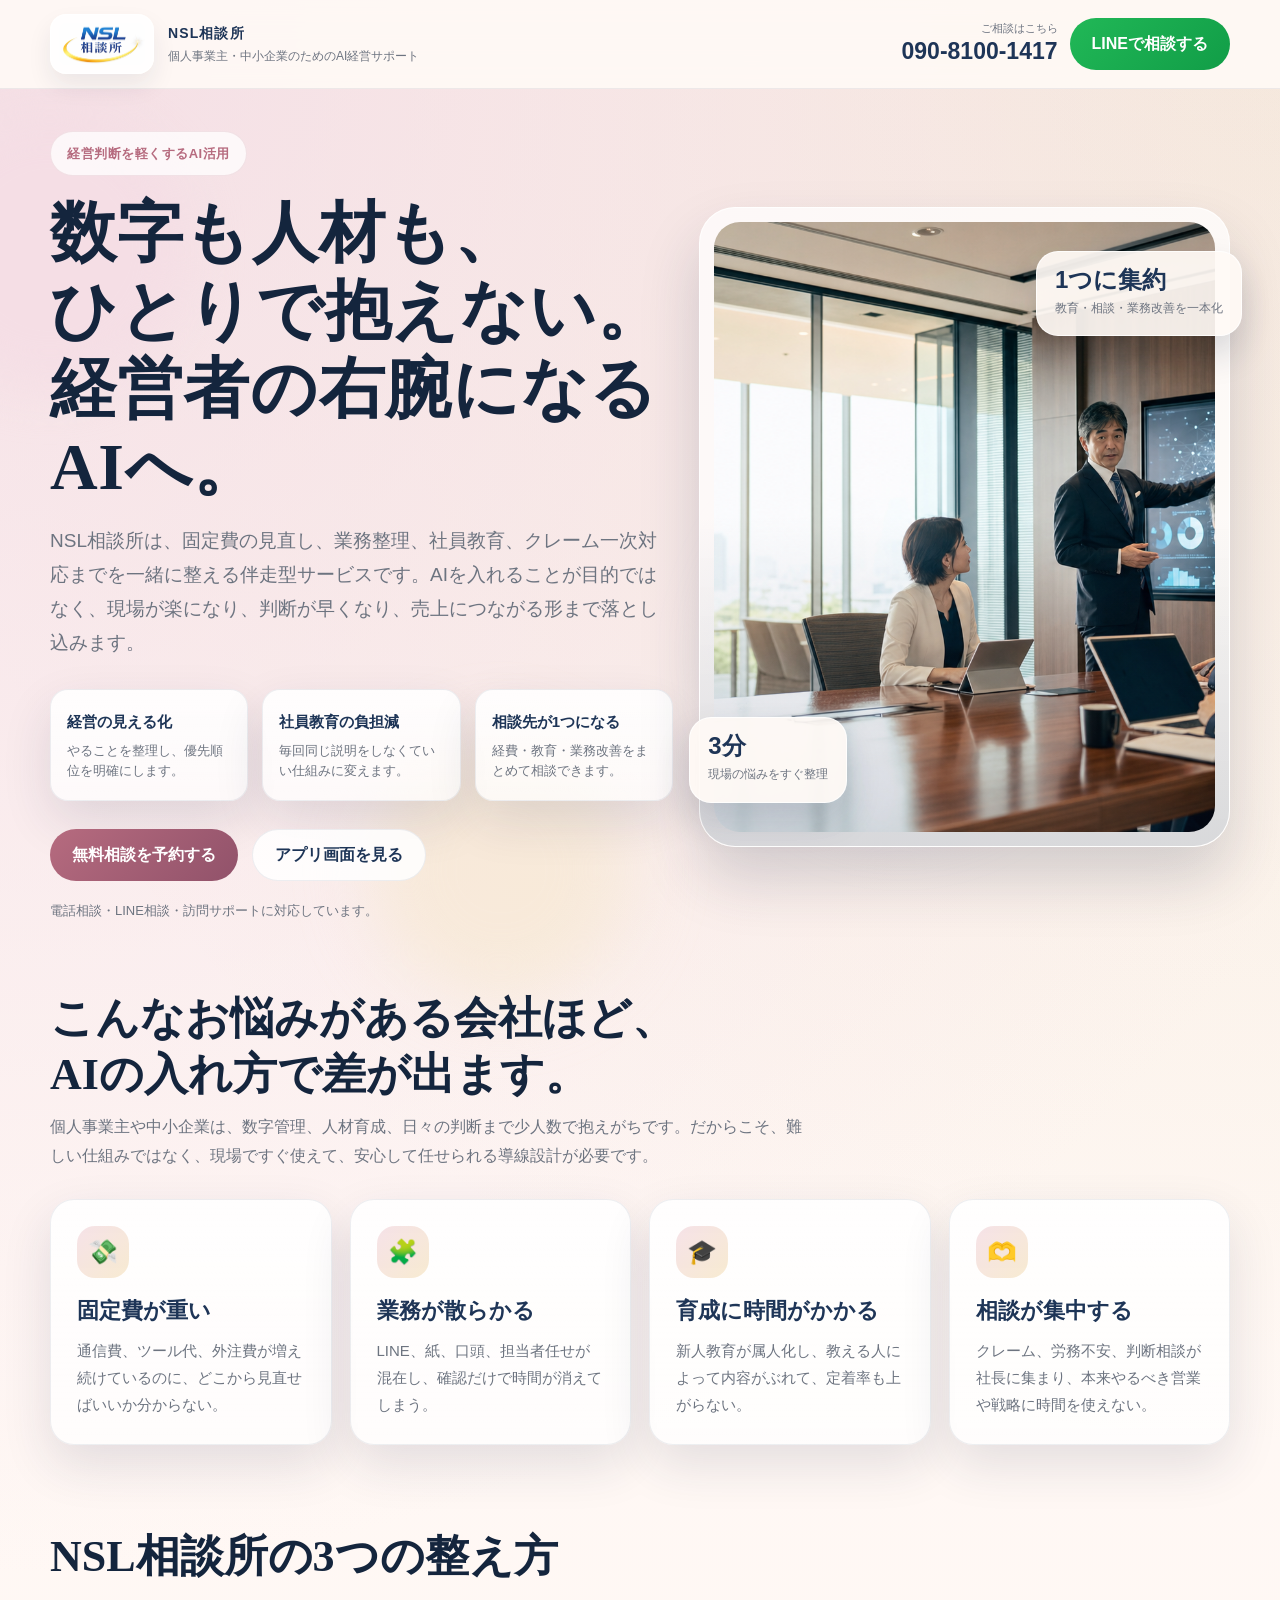
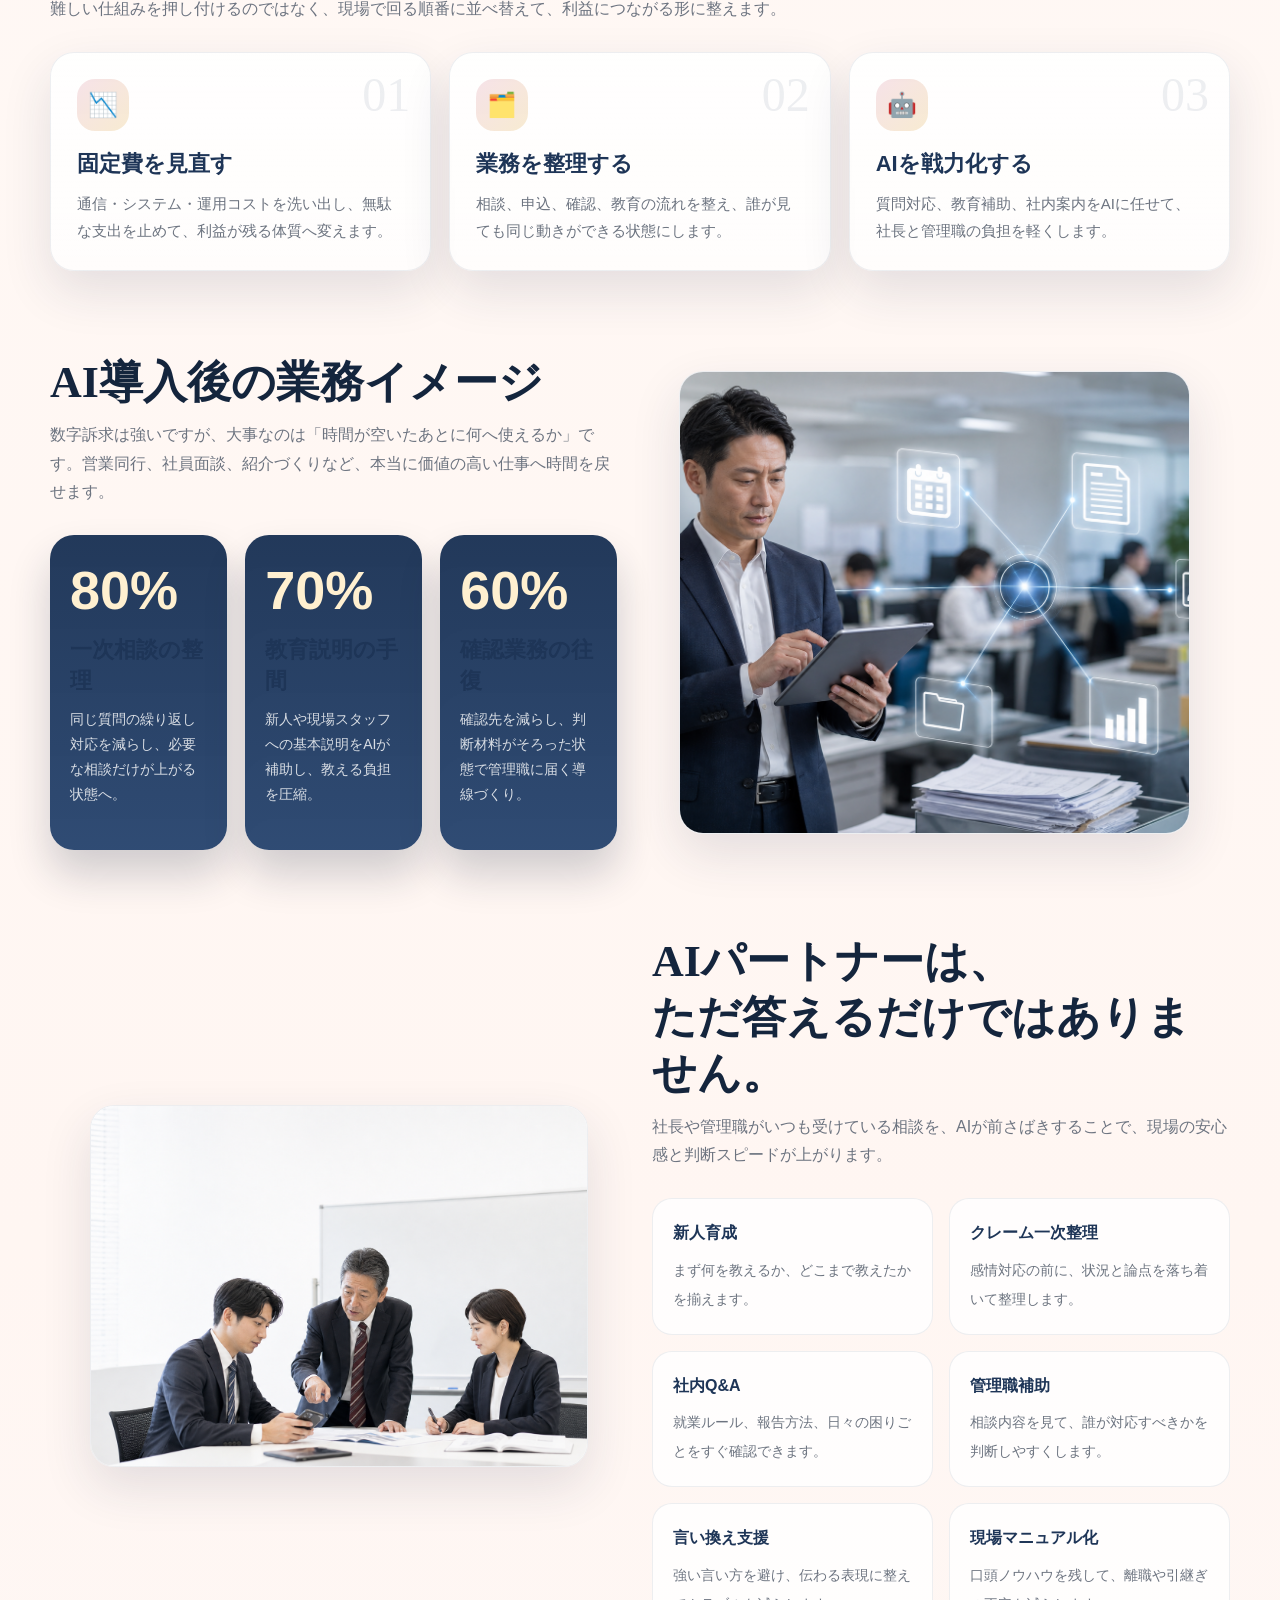
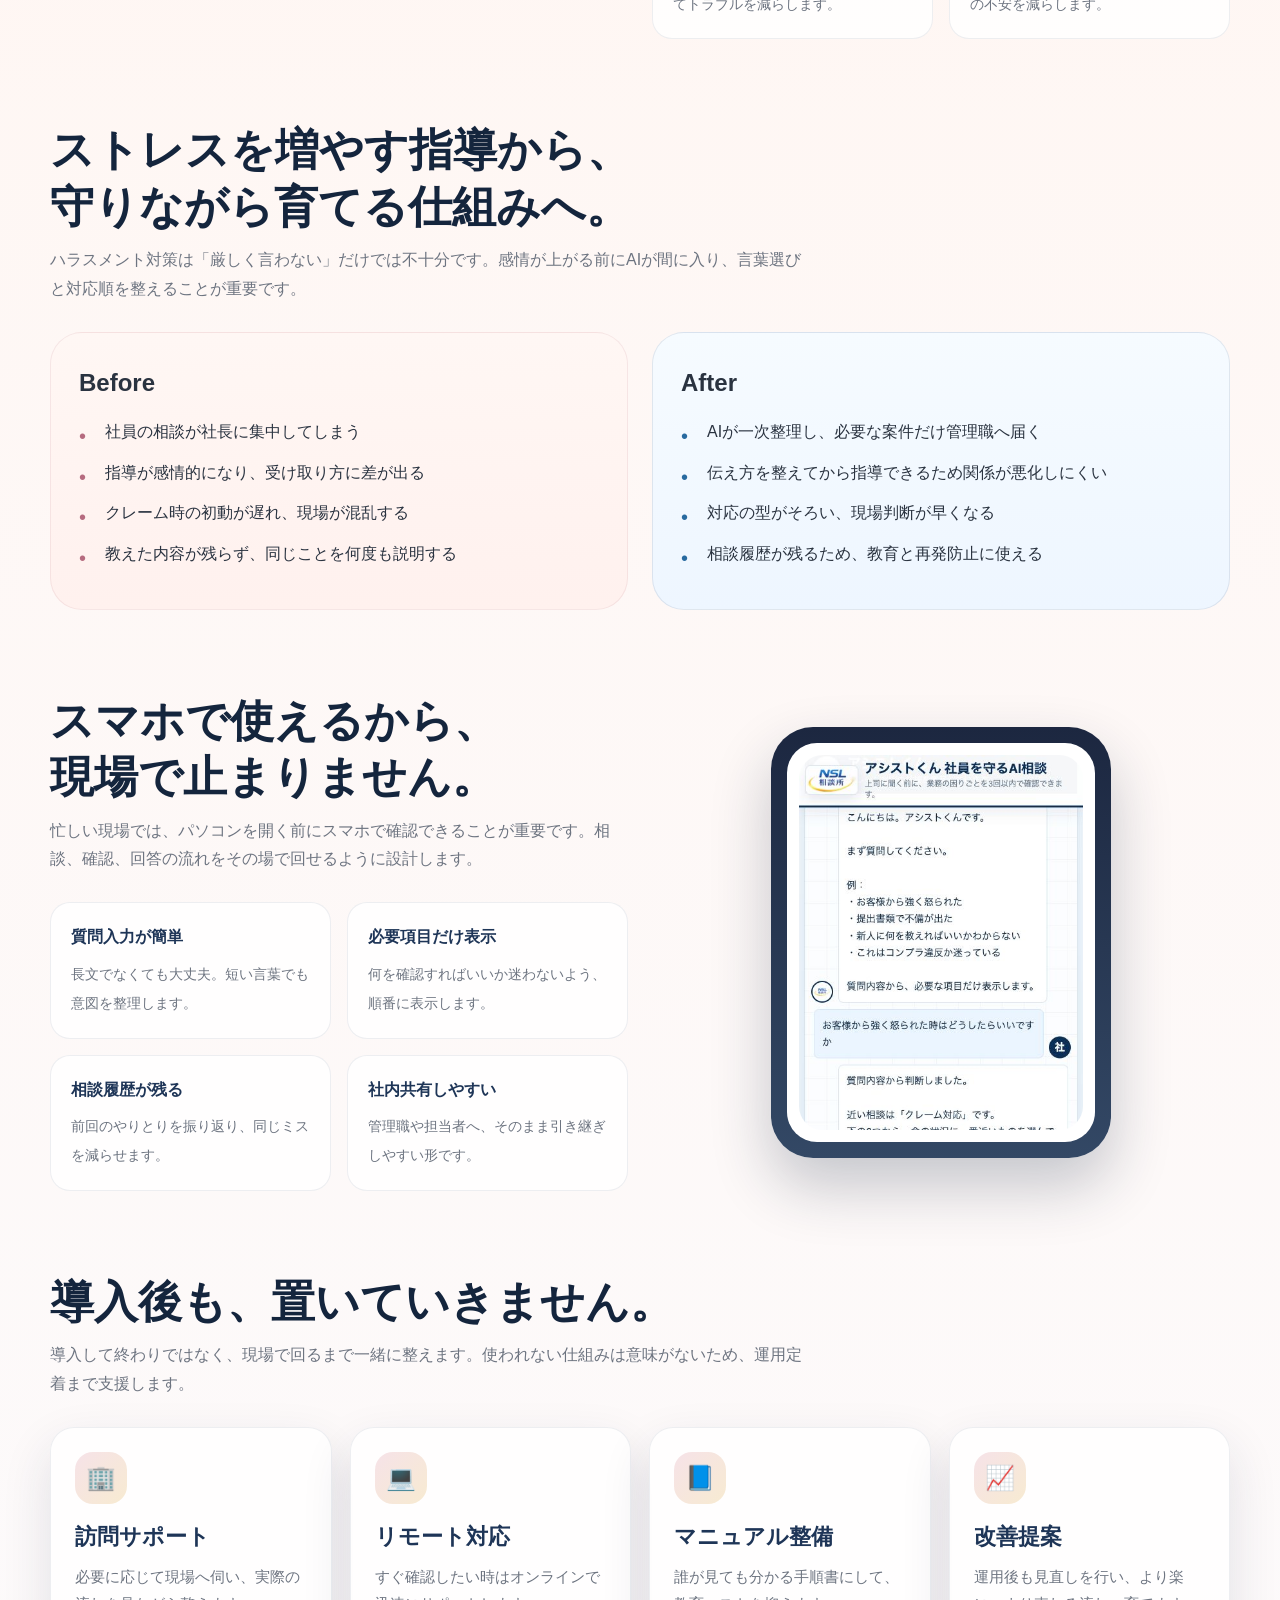
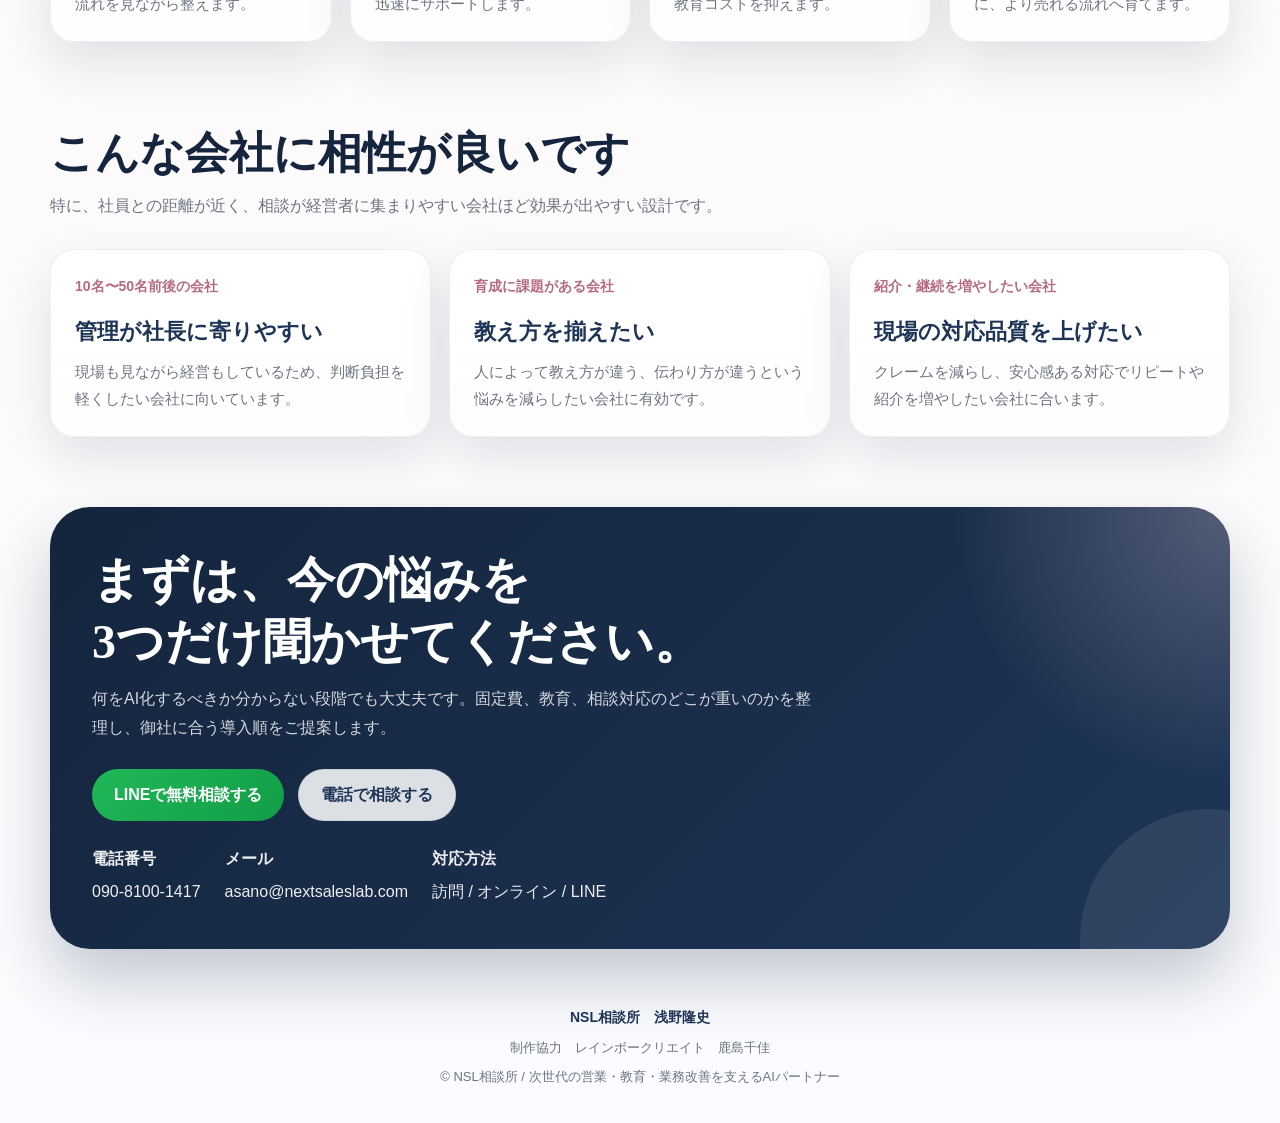
==== docs/index.html @ dc82a7a7 "Prepare LP for GitHub Pages publishing" ====
<!DOCTYPE html>
<html lang="ja">
<head>
<meta charset="UTF-8">
<meta name="viewport" content="width=device-width, initial-scale=1.0, viewport-fit=cover">
<meta name="theme-color" content="#1e3557">
<title>NSL相談所 | 個人事業主・中小企業のためのAI経営サポート</title>
<style>
:root {
  --navy: #1e3557;
  --navy-deep: #14253d;
  --rose: #b66b7f;
  --rose-soft: #f4dde4;
  --champagne: #f7efe7;
  --gold: #c7a15a;
  --gold-soft: #f6e7c9;
  --ivory: #fffaf6;
  --paper: rgba(255, 255, 255, 0.8);
  --text: #2a3340;
  --muted: #6d7480;
  --line: rgba(30, 53, 87, 0.12);
  --shadow: 0 20px 50px rgba(31, 44, 71, 0.12);
  --radius-xl: 32px;
  --radius-lg: 24px;
  --radius-md: 18px;
  --max: 1180px;
}

* { box-sizing: border-box; }
html { scroll-behavior: smooth; }
body {
  margin: 0;
  color: var(--text);
  font-family: "Hiragino Sans", "Yu Gothic", "YuGothic", sans-serif;
  background:
    radial-gradient(circle at top left, rgba(244, 221, 228, 0.95), transparent 26%),
    radial-gradient(circle at top right, rgba(199, 161, 90, 0.18), transparent 24%),
    linear-gradient(180deg, #fffaf7 0%, #fff6f2 48%, #fbfcff 100%);
  line-height: 1.8;
  overflow-x: hidden;
}

img { max-width: 100%; display: block; }
a { color: inherit; text-decoration: none; }

.background-orb,
.background-orb::before,
.background-orb::after {
  position: fixed;
  inset: auto;
  pointer-events: none;
  z-index: -1;
  border-radius: 999px;
  filter: blur(24px);
}
.background-orb {
  top: 110px;
  left: -90px;
  width: 280px;
  height: 280px;
  background: rgba(244, 221, 228, 0.75);
}
.background-orb::before {
  content: "";
  right: -68vw;
  top: 380px;
  width: 320px;
  height: 320px;
  background: rgba(212, 227, 245, 0.65);
}
.background-orb::after {
  content: "";
  left: 36vw;
  top: 70vh;
  width: 260px;
  height: 260px;
  background: rgba(246, 231, 201, 0.52);
}

.container {
  width: min(calc(100% - 32px), var(--max));
  margin: 0 auto;
}

.site-header {
  position: sticky;
  top: 0;
  z-index: 20;
  backdrop-filter: blur(16px);
  background: rgba(255, 250, 246, 0.9);
  border-bottom: 1px solid rgba(30, 53, 87, 0.08);
}

.header-inner {
  display: flex;
  align-items: center;
  gap: 18px;
  justify-content: space-between;
  padding: 14px 0;
}

.brand {
  display: flex;
  align-items: center;
  gap: 14px;
  min-width: 0;
}

.brand-logo {
  width: 104px;
  height: 60px;
  padding: 8px;
  border-radius: 16px;
  background: rgba(255, 255, 255, 0.9);
  box-shadow: 0 12px 24px rgba(23, 38, 62, 0.08);
  border: 1px solid rgba(255, 255, 255, 0.9);
}

.brand-copy strong,
.brand-copy span {
  display: block;
}

.brand-copy strong {
  font-size: 14px;
  letter-spacing: 0.08em;
  color: var(--navy);
}

.brand-copy span {
  font-size: 12px;
  color: var(--muted);
}

.header-actions {
  display: flex;
  align-items: center;
  gap: 12px;
}

.header-phone {
  text-align: right;
}

.header-phone span {
  display: block;
  font-size: 11px;
  color: var(--muted);
}

.header-phone strong {
  font-size: 23px;
  line-height: 1.1;
  color: var(--navy);
}

.button {
  display: inline-flex;
  align-items: center;
  justify-content: center;
  gap: 10px;
  min-height: 52px;
  padding: 0 22px;
  border-radius: 999px;
  font-weight: 700;
  transition: transform 0.25s ease, box-shadow 0.25s ease, background 0.25s ease;
}

.button:hover {
  transform: translateY(-2px);
  box-shadow: 0 16px 28px rgba(23, 38, 62, 0.14);
}

.button-primary {
  color: #fff;
  background: linear-gradient(135deg, var(--rose), #91526a);
}

.button-line {
  color: #fff;
  background: linear-gradient(135deg, #21b857, #119d47);
}

.button-ghost {
  color: var(--navy);
  background: rgba(255, 255, 255, 0.85);
  border: 1px solid rgba(30, 53, 87, 0.08);
}

.hero {
  padding: 42px 0 26px;
}

.hero-grid {
  display: grid;
  grid-template-columns: minmax(0, 1.08fr) minmax(0, 0.92fr);
  gap: 26px;
  align-items: center;
}

.eyebrow {
  display: inline-flex;
  align-items: center;
  gap: 8px;
  padding: 10px 16px;
  border-radius: 999px;
  background: rgba(255, 255, 255, 0.75);
  border: 1px solid rgba(182, 107, 127, 0.16);
  color: var(--rose);
  font-size: 13px;
  font-weight: 700;
  letter-spacing: 0.04em;
}

.hero-copy h1 {
  margin: 18px 0 18px;
  font-family: "Hiragino Mincho ProN", "Yu Mincho", serif;
  font-size: clamp(36px, 5.4vw, 66px);
  line-height: 1.18;
  color: var(--navy-deep);
  letter-spacing: 0.01em;
}

.hero-copy p {
  margin: 0;
  max-width: 660px;
  font-size: clamp(16px, 2vw, 19px);
  color: var(--muted);
}

.hero-points {
  display: grid;
  grid-template-columns: repeat(3, minmax(0, 1fr));
  gap: 14px;
  margin: 28px 0;
}

.point-card {
  padding: 18px 16px;
  border-radius: var(--radius-md);
  background: linear-gradient(180deg, rgba(255,255,255,0.9), rgba(255,255,255,0.72));
  border: 1px solid rgba(30, 53, 87, 0.08);
  box-shadow: var(--shadow);
}

.point-card strong {
  display: block;
  margin-bottom: 6px;
  color: var(--navy);
  font-size: 15px;
}

.point-card span {
  display: block;
  color: var(--muted);
  font-size: 13px;
  line-height: 1.6;
}

.hero-actions {
  display: flex;
  flex-wrap: wrap;
  gap: 14px;
}

.hero-note {
  margin-top: 18px;
  color: var(--muted);
  font-size: 13px;
}

.hero-visual {
  position: relative;
}

.hero-visual .frame {
  position: relative;
  overflow: hidden;
  border-radius: 36px;
  background: rgba(255,255,255,0.72);
  padding: 14px;
  border: 1px solid rgba(255,255,255,0.85);
  box-shadow: 0 32px 60px rgba(31, 44, 71, 0.18);
}

.hero-visual .frame::before {
  content: "";
  position: absolute;
  inset: 0;
  background: linear-gradient(180deg, rgba(255,255,255,0) 48%, rgba(20,37,61,0.16) 100%);
  z-index: 1;
  pointer-events: none;
}

.hero-visual img {
  width: 100%;
  height: 610px;
  object-fit: cover;
  border-radius: 26px;
}

.floating-card {
  position: absolute;
  z-index: 2;
  padding: 16px 18px;
  border-radius: 22px;
  background: rgba(255, 250, 246, 0.92);
  border: 1px solid rgba(255,255,255,0.8);
  box-shadow: 0 18px 34px rgba(23, 38, 62, 0.16);
}

.floating-card strong {
  display: block;
  color: var(--navy);
  font-size: 24px;
  line-height: 1;
}

.floating-card span {
  display: block;
  margin-top: 6px;
  font-size: 12px;
  color: var(--muted);
}

.floating-a { left: -10px; bottom: 44px; }
.floating-b { right: -12px; top: 44px; }

.section {
  padding: 42px 0;
}

.section-title {
  margin: 0 0 10px;
  font-family: "Hiragino Mincho ProN", "Yu Mincho", serif;
  font-size: clamp(28px, 4vw, 44px);
  line-height: 1.28;
  color: var(--navy-deep);
}

.section-lead {
  margin: 0 0 28px;
  max-width: 760px;
  color: var(--muted);
  font-size: 16px;
}

.pain-grid,
.solution-grid,
.stats-grid,
.support-grid,
.voice-grid {
  display: grid;
  gap: 18px;
}

.pain-grid {
  grid-template-columns: repeat(4, minmax(0, 1fr));
}

.glass-card {
  padding: 26px;
  border-radius: var(--radius-lg);
  background: linear-gradient(180deg, rgba(255,255,255,0.9), rgba(255,255,255,0.74));
  border: 1px solid rgba(30, 53, 87, 0.08);
  box-shadow: var(--shadow);
}

.icon-chip {
  display: inline-flex;
  width: 52px;
  height: 52px;
  align-items: center;
  justify-content: center;
  border-radius: 18px;
  background: linear-gradient(135deg, rgba(244,221,228,0.85), rgba(246,231,201,0.85));
  font-size: 24px;
}

.glass-card h3,
.stat-card h3,
.support-card h3,
.voice-card h3 {
  margin: 18px 0 10px;
  color: var(--navy);
  font-size: 22px;
  line-height: 1.4;
}

.glass-card p,
.support-card p,
.voice-card p {
  margin: 0;
  color: var(--muted);
  font-size: 15px;
}

.solution-grid {
  grid-template-columns: repeat(3, minmax(0, 1fr));
}

.solution-card {
  position: relative;
  overflow: hidden;
}

.solution-number {
  position: absolute;
  top: 18px;
  right: 20px;
  font-size: 48px;
  line-height: 1;
  color: rgba(30, 53, 87, 0.08);
  font-family: Georgia, "Times New Roman", serif;
}

.stats-wrap {
  display: grid;
  grid-template-columns: minmax(0, 0.98fr) minmax(0, 1.02fr);
  gap: 22px;
  align-items: stretch;
}

.stats-grid {
  grid-template-columns: repeat(3, minmax(0, 1fr));
}

.stat-card {
  padding: 28px 20px;
  border-radius: var(--radius-lg);
  background: linear-gradient(180deg, rgba(30,53,87,0.98), rgba(39,68,110,0.96));
  color: #fff;
  box-shadow: 0 24px 42px rgba(20, 37, 61, 0.2);
}

.stat-card strong {
  display: block;
  font-size: clamp(38px, 5vw, 54px);
  line-height: 1;
  color: #fff0d0;
}

.stat-card span,
.stat-card p {
  display: block;
  margin-top: 10px;
  color: rgba(255,255,255,0.82);
  font-size: 14px;
}

.photo-panel {
  overflow: hidden;
  padding: 0;
}

.photo-panel img {
  width: 100%;
  height: 100%;
  min-height: 360px;
  object-fit: cover;
}

.partner-layout,
.app-layout,
.before-after {
  display: grid;
  grid-template-columns: minmax(0, 1fr) minmax(0, 1fr);
  gap: 24px;
  align-items: center;
}

.list-grid {
  display: grid;
  grid-template-columns: repeat(2, minmax(0, 1fr));
  gap: 16px;
}

.list-item {
  padding: 20px;
  border-radius: 20px;
  background: rgba(255,255,255,0.8);
  border: 1px solid rgba(30, 53, 87, 0.08);
}

.list-item strong {
  display: block;
  margin-bottom: 8px;
  color: var(--navy);
}

.list-item span {
  color: var(--muted);
  font-size: 14px;
}

.before-after {
  align-items: stretch;
}

.compare-card {
  padding: 28px;
  border-radius: var(--radius-xl);
}

.compare-card h3 {
  margin: 0 0 14px;
  font-size: 24px;
}

.before {
  background: linear-gradient(180deg, #fff7f4, #fff1ee);
  border: 1px solid rgba(182, 107, 127, 0.12);
}

.after {
  background: linear-gradient(180deg, #f6fbff, #eef6ff);
  border: 1px solid rgba(30, 53, 87, 0.1);
}

.compare-card ul {
  list-style: none;
  padding: 0;
  margin: 0;
}

.compare-card li {
  position: relative;
  padding-left: 26px;
  margin-bottom: 12px;
  color: var(--text);
}

.compare-card li::before {
  content: "•";
  position: absolute;
  left: 0;
  top: 0;
  font-size: 20px;
  color: var(--rose);
}

.after li::before {
  color: #286aa0;
}

.app-phone-wrap {
  display: flex;
  justify-content: center;
}

.phone {
  width: min(340px, 100%);
  padding: 16px;
  border-radius: 42px;
  background: linear-gradient(180deg, #1c2740, #334865);
  box-shadow: 0 28px 60px rgba(20, 37, 61, 0.24);
}

.phone-screen {
  overflow: hidden;
  border-radius: 30px;
  background: #fff;
  padding: 12px;
}

.phone-screen img {
  width: 100%;
  border-radius: 24px;
}

.support-grid {
  grid-template-columns: repeat(4, minmax(0, 1fr));
}

.support-card {
  padding: 24px;
  border-radius: 24px;
  background: rgba(255,255,255,0.82);
  border: 1px solid rgba(30, 53, 87, 0.08);
  box-shadow: var(--shadow);
}

.voice-grid {
  grid-template-columns: repeat(3, minmax(0, 1fr));
}

.voice-card {
  padding: 24px;
  border-radius: 24px;
  background: linear-gradient(180deg, rgba(255,255,255,0.92), rgba(255,255,255,0.76));
  border: 1px solid rgba(30, 53, 87, 0.08);
  box-shadow: var(--shadow);
}

.voice-card strong {
  display: block;
  margin-bottom: 10px;
  font-size: 14px;
  color: var(--rose);
}

.cta {
  padding: 28px 0 56px;
}

.cta-box {
  position: relative;
  overflow: hidden;
  padding: 42px;
  border-radius: 40px;
  background:
    radial-gradient(circle at top right, rgba(244,221,228,0.26), transparent 22%),
    linear-gradient(135deg, var(--navy-deep), var(--navy));
  color: #fff;
  box-shadow: 0 32px 64px rgba(20, 37, 61, 0.24);
}

.cta-box::after {
  content: "";
  position: absolute;
  width: 260px;
  height: 260px;
  right: -110px;
  bottom: -120px;
  border-radius: 50%;
  background: rgba(255,255,255,0.08);
}

.cta-box h2 {
  margin: 0 0 12px;
  font-family: "Hiragino Mincho ProN", "Yu Mincho", serif;
  font-size: clamp(30px, 4vw, 48px);
  line-height: 1.3;
}

.cta-box p {
  margin: 0 0 26px;
  max-width: 720px;
  color: rgba(255,255,255,0.82);
}

.cta-actions {
  display: flex;
  flex-wrap: wrap;
  gap: 14px;
  margin-bottom: 24px;
}

.contact-row {
  display: flex;
  flex-wrap: wrap;
  gap: 24px;
  color: rgba(255,255,255,0.92);
}

.contact-row strong {
  display: block;
  margin-bottom: 4px;
}

.site-footer {
  padding: 0 0 34px;
  color: var(--muted);
  font-size: 13px;
  text-align: center;
}

.footer-credit {
  display: grid;
  gap: 6px;
}

.footer-credit strong {
  color: var(--navy);
  font-size: 14px;
}

.reveal {
  opacity: 0;
  transform: translateY(28px);
  transition: opacity 0.8s ease, transform 0.8s ease;
}

.reveal.is-visible {
  opacity: 1;
  transform: translateY(0);
}

@media (max-width: 1100px) {
  .hero-grid,
  .stats-wrap,
  .partner-layout,
  .app-layout,
  .before-after {
    grid-template-columns: 1fr;
  }

  .pain-grid,
  .support-grid,
  .voice-grid {
    grid-template-columns: repeat(2, minmax(0, 1fr));
  }
}

@media (max-width: 820px) {
  .header-inner,
  .header-actions {
    flex-wrap: wrap;
  }

  .header-phone {
    text-align: left;
  }

  .hero-points,
  .pain-grid,
  .solution-grid,
  .stats-grid,
  .list-grid,
  .support-grid,
  .voice-grid {
    grid-template-columns: 1fr;
  }

  .hero-visual img {
    height: 460px;
  }

  .floating-a,
  .floating-b {
    position: static;
    margin-top: 14px;
  }

  .cta-box {
    padding: 30px 24px;
  }
}

@media (max-width: 560px) {
  .container {
    width: min(calc(100% - 20px), var(--max));
  }

  .hero {
    padding-top: 24px;
  }

  .brand {
    width: 100%;
  }

  .brand-logo {
    width: 88px;
    height: 52px;
  }

  .button {
    width: 100%;
  }

  .hero-copy h1 {
    font-size: 34px;
  }

  .glass-card,
  .compare-card,
  .support-card,
  .voice-card,
  .cta-box {
    border-radius: 24px;
  }
}
</style>
</head>
<body>
<div class="background-orb"></div>

<header class="site-header">
  <div class="container header-inner">
    <a class="brand" href="#top" aria-label="NSL相談所 トップへ戻る">
      <img class="brand-logo" src="assets/nsl-soudansho-logo.png" alt="NSL相談所ロゴ">
      <div class="brand-copy">
        <strong>NSL相談所</strong>
        <span>個人事業主・中小企業のためのAI経営サポート</span>
      </div>
    </a>
    <div class="header-actions">
      <div class="header-phone">
        <span>ご相談はこちら</span>
        <strong>090-8100-1417</strong>
      </div>
      <a class="button button-line" href="https://line.me/R/ti/p/@nsl" target="_blank" rel="noopener noreferrer">LINEで相談する</a>
    </div>
  </div>
</header>

<main id="top">
  <section class="hero">
    <div class="container hero-grid">
      <div class="hero-copy reveal">
        <div class="eyebrow">経営判断を軽くするAI活用</div>
        <h1>数字も人材も、<br>ひとりで抱えない。<br>経営者の右腕になるAIへ。</h1>
        <p>NSL相談所は、固定費の見直し、業務整理、社員教育、クレーム一次対応までを一緒に整える伴走型サービスです。AIを入れることが目的ではなく、現場が楽になり、判断が早くなり、売上につながる形まで落とし込みます。</p>
        <div class="hero-points">
          <div class="point-card">
            <strong>経営の見える化</strong>
            <span>やることを整理し、優先順位を明確にします。</span>
          </div>
          <div class="point-card">
            <strong>社員教育の負担減</strong>
            <span>毎回同じ説明をしなくていい仕組みに変えます。</span>
          </div>
          <div class="point-card">
            <strong>相談先が1つになる</strong>
            <span>経費・教育・業務改善をまとめて相談できます。</span>
          </div>
        </div>
        <div class="hero-actions">
          <a class="button button-primary" href="#cta">無料相談を予約する</a>
          <a class="button button-ghost" href="#app">アプリ画面を見る</a>
        </div>
        <div class="hero-note">電話相談・LINE相談・訪問サポートに対応しています。</div>
      </div>

      <div class="hero-visual reveal">
        <div class="frame">
          <img src="assets/01_executive_ai_transformation.png" alt="中小企業の経営会議でAI活用を進めるイメージ">
        </div>
        <div class="floating-card floating-a">
          <strong>3分</strong>
          <span>現場の悩みをすぐ整理</span>
        </div>
        <div class="floating-card floating-b">
          <strong>1つに集約</strong>
          <span>教育・相談・業務改善を一本化</span>
        </div>
      </div>
    </div>
  </section>

  <section class="section">
    <div class="container">
      <h2 class="section-title reveal">こんなお悩みがある会社ほど、<br>AIの入れ方で差が出ます。</h2>
      <p class="section-lead reveal">個人事業主や中小企業は、数字管理、人材育成、日々の判断まで少人数で抱えがちです。だからこそ、難しい仕組みではなく、現場ですぐ使えて、安心して任せられる導線設計が必要です。</p>
      <div class="pain-grid">
        <article class="glass-card reveal">
          <div class="icon-chip">💸</div>
          <h3>固定費が重い</h3>
          <p>通信費、ツール代、外注費が増え続けているのに、どこから見直せばいいか分からない。</p>
        </article>
        <article class="glass-card reveal">
          <div class="icon-chip">🧩</div>
          <h3>業務が散らかる</h3>
          <p>LINE、紙、口頭、担当者任せが混在し、確認だけで時間が消えてしまう。</p>
        </article>
        <article class="glass-card reveal">
          <div class="icon-chip">🎓</div>
          <h3>育成に時間がかかる</h3>
          <p>新人教育が属人化し、教える人によって内容がぶれて、定着率も上がらない。</p>
        </article>
        <article class="glass-card reveal">
          <div class="icon-chip">🫶</div>
          <h3>相談が集中する</h3>
          <p>クレーム、労務不安、判断相談が社長に集まり、本来やるべき営業や戦略に時間を使えない。</p>
        </article>
      </div>
    </div>
  </section>

  <section class="section">
    <div class="container">
      <h2 class="section-title reveal">NSL相談所の3つの整え方</h2>
      <p class="section-lead reveal">難しい仕組みを押し付けるのではなく、現場で回る順番に並べ替えて、利益につながる形に整えます。</p>
      <div class="solution-grid">
        <article class="glass-card solution-card reveal">
          <div class="solution-number">01</div>
          <div class="icon-chip">📉</div>
          <h3>固定費を見直す</h3>
          <p>通信・システム・運用コストを洗い出し、無駄な支出を止めて、利益が残る体質へ変えます。</p>
        </article>
        <article class="glass-card solution-card reveal">
          <div class="solution-number">02</div>
          <div class="icon-chip">🗂️</div>
          <h3>業務を整理する</h3>
          <p>相談、申込、確認、教育の流れを整え、誰が見ても同じ動きができる状態にします。</p>
        </article>
        <article class="glass-card solution-card reveal">
          <div class="solution-number">03</div>
          <div class="icon-chip">🤖</div>
          <h3>AIを戦力化する</h3>
          <p>質問対応、教育補助、社内案内をAIに任せて、社長と管理職の負担を軽くします。</p>
        </article>
      </div>
    </div>
  </section>

  <section class="section">
    <div class="container stats-wrap">
      <div class="reveal">
        <h2 class="section-title">AI導入後の業務イメージ</h2>
        <p class="section-lead">数字訴求は強いですが、大事なのは「時間が空いたあとに何へ使えるか」です。営業同行、社員面談、紹介づくりなど、本当に価値の高い仕事へ時間を戻せます。</p>
        <div class="stats-grid">
          <article class="stat-card">
            <strong>80%</strong>
            <h3>一次相談の整理</h3>
            <p>同じ質問の繰り返し対応を減らし、必要な相談だけが上がる状態へ。</p>
          </article>
          <article class="stat-card">
            <strong>70%</strong>
            <h3>教育説明の手間</h3>
            <p>新人や現場スタッフへの基本説明をAIが補助し、教える負担を圧縮。</p>
          </article>
          <article class="stat-card">
            <strong>60%</strong>
            <h3>確認業務の往復</h3>
            <p>確認先を減らし、判断材料がそろった状態で管理職に届く導線づくり。</p>
          </article>
        </div>
      </div>
      <figure class="glass-card photo-panel reveal">
        <img src="assets/03_backoffice_automation.png" alt="AIで業務整理が進むオフィスイメージ">
      </figure>
    </div>
  </section>

  <section class="section">
    <div class="container partner-layout">
      <figure class="glass-card photo-panel reveal">
        <img src="assets/japanese-office-training.png" alt="チーム育成を支えるAIパートナーのイメージ">
      </figure>
      <div class="reveal">
        <h2 class="section-title">AIパートナーは、<br>ただ答えるだけではありません。</h2>
        <p class="section-lead">社長や管理職がいつも受けている相談を、AIが前さばきすることで、現場の安心感と判断スピードが上がります。</p>
        <div class="list-grid">
          <div class="list-item">
            <strong>新人育成</strong>
            <span>まず何を教えるか、どこまで教えたかを揃えます。</span>
          </div>
          <div class="list-item">
            <strong>クレーム一次整理</strong>
            <span>感情対応の前に、状況と論点を落ち着いて整理します。</span>
          </div>
          <div class="list-item">
            <strong>社内Q&amp;A</strong>
            <span>就業ルール、報告方法、日々の困りごとをすぐ確認できます。</span>
          </div>
          <div class="list-item">
            <strong>管理職補助</strong>
            <span>相談内容を見て、誰が対応すべきかを判断しやすくします。</span>
          </div>
          <div class="list-item">
            <strong>言い換え支援</strong>
            <span>強い言い方を避け、伝わる表現に整えてトラブルを減らします。</span>
          </div>
          <div class="list-item">
            <strong>現場マニュアル化</strong>
            <span>口頭ノウハウを残して、離職や引継ぎの不安を減らします。</span>
          </div>
        </div>
      </div>
    </div>
  </section>

  <section class="section">
    <div class="container">
      <h2 class="section-title reveal">ストレスを増やす指導から、<br>守りながら育てる仕組みへ。</h2>
      <p class="section-lead reveal">ハラスメント対策は「厳しく言わない」だけでは不十分です。感情が上がる前にAIが間に入り、言葉選びと対応順を整えることが重要です。</p>
      <div class="before-after">
        <article class="compare-card before reveal">
          <h3>Before</h3>
          <ul>
            <li>社員の相談が社長に集中してしまう</li>
            <li>指導が感情的になり、受け取り方に差が出る</li>
            <li>クレーム時の初動が遅れ、現場が混乱する</li>
            <li>教えた内容が残らず、同じことを何度も説明する</li>
          </ul>
        </article>
        <article class="compare-card after reveal">
          <h3>After</h3>
          <ul>
            <li>AIが一次整理し、必要な案件だけ管理職へ届く</li>
            <li>伝え方を整えてから指導できるため関係が悪化しにくい</li>
            <li>対応の型がそろい、現場判断が早くなる</li>
            <li>相談履歴が残るため、教育と再発防止に使える</li>
          </ul>
        </article>
      </div>
    </div>
  </section>

  <section class="section" id="app">
    <div class="container app-layout">
      <div class="reveal">
        <h2 class="section-title">スマホで使えるから、<br>現場で止まりません。</h2>
        <p class="section-lead">忙しい現場では、パソコンを開く前にスマホで確認できることが重要です。相談、確認、回答の流れをその場で回せるように設計します。</p>
        <div class="list-grid">
          <div class="list-item">
            <strong>質問入力が簡単</strong>
            <span>長文でなくても大丈夫。短い言葉でも意図を整理します。</span>
          </div>
          <div class="list-item">
            <strong>必要項目だけ表示</strong>
            <span>何を確認すればいいか迷わないよう、順番に表示します。</span>
          </div>
          <div class="list-item">
            <strong>相談履歴が残る</strong>
            <span>前回のやりとりを振り返り、同じミスを減らせます。</span>
          </div>
          <div class="list-item">
            <strong>社内共有しやすい</strong>
            <span>管理職や担当者へ、そのまま引き継ぎしやすい形です。</span>
          </div>
        </div>
      </div>
      <div class="app-phone-wrap reveal">
        <div class="phone">
          <div class="phone-screen">
            <img src="assets/app-mobile-screenshot.png" alt="NSL相談所のAIアプリ画面">
          </div>
        </div>
      </div>
    </div>
  </section>

  <section class="section">
    <div class="container">
      <h2 class="section-title reveal">導入後も、置いていきません。</h2>
      <p class="section-lead reveal">導入して終わりではなく、現場で回るまで一緒に整えます。使われない仕組みは意味がないため、運用定着まで支援します。</p>
      <div class="support-grid">
        <article class="support-card reveal">
          <div class="icon-chip">🏢</div>
          <h3>訪問サポート</h3>
          <p>必要に応じて現場へ伺い、実際の流れを見ながら整えます。</p>
        </article>
        <article class="support-card reveal">
          <div class="icon-chip">💻</div>
          <h3>リモート対応</h3>
          <p>すぐ確認したい時はオンラインで迅速にサポートします。</p>
        </article>
        <article class="support-card reveal">
          <div class="icon-chip">📘</div>
          <h3>マニュアル整備</h3>
          <p>誰が見ても分かる手順書にして、教育コストを抑えます。</p>
        </article>
        <article class="support-card reveal">
          <div class="icon-chip">📈</div>
          <h3>改善提案</h3>
          <p>運用後も見直しを行い、より楽に、より売れる流れへ育てます。</p>
        </article>
      </div>
    </div>
  </section>

  <section class="section">
    <div class="container">
      <h2 class="section-title reveal">こんな会社に相性が良いです</h2>
      <p class="section-lead reveal">特に、社員との距離が近く、相談が経営者に集まりやすい会社ほど効果が出やすい設計です。</p>
      <div class="voice-grid">
        <article class="voice-card reveal">
          <strong>10名〜50名前後の会社</strong>
          <h3>管理が社長に寄りやすい</h3>
          <p>現場も見ながら経営もしているため、判断負担を軽くしたい会社に向いています。</p>
        </article>
        <article class="voice-card reveal">
          <strong>育成に課題がある会社</strong>
          <h3>教え方を揃えたい</h3>
          <p>人によって教え方が違う、伝わり方が違うという悩みを減らしたい会社に有効です。</p>
        </article>
        <article class="voice-card reveal">
          <strong>紹介・継続を増やしたい会社</strong>
          <h3>現場の対応品質を上げたい</h3>
          <p>クレームを減らし、安心感ある対応でリピートや紹介を増やしたい会社に合います。</p>
        </article>
      </div>
    </div>
  </section>

  <section class="cta" id="cta">
    <div class="container">
      <div class="cta-box reveal">
        <h2>まずは、今の悩みを<br>3つだけ聞かせてください。</h2>
        <p>何をAI化するべきか分からない段階でも大丈夫です。固定費、教育、相談対応のどこが重いのかを整理し、御社に合う導入順をご提案します。</p>
        <div class="cta-actions">
          <a class="button button-line" href="https://line.me/R/ti/p/@nsl" target="_blank" rel="noopener noreferrer">LINEで無料相談する</a>
          <a class="button button-ghost" href="tel:09081001417">電話で相談する</a>
        </div>
        <div class="contact-row">
          <div>
            <strong>電話番号</strong>
            <span>090-8100-1417</span>
          </div>
          <div>
            <strong>メール</strong>
            <span>asano@nextsaleslab.com</span>
          </div>
          <div>
            <strong>対応方法</strong>
            <span>訪問 / オンライン / LINE</span>
          </div>
        </div>
      </div>
    </div>
  </section>
</main>

<footer class="site-footer">
  <div class="container footer-credit">
    <strong>NSL相談所　浅野隆史</strong>
    <div>制作協力　レインボークリエイト　鹿島千佳</div>
    <div>© NSL相談所 / 次世代の営業・教育・業務改善を支えるAIパートナー</div>
  </div>
</footer>

<script>
const observer = new IntersectionObserver((entries) => {
  entries.forEach((entry) => {
    if (entry.isIntersecting) {
      entry.target.classList.add("is-visible");
      observer.unobserve(entry.target);
    }
  });
}, { threshold: 0.14 });

document.querySelectorAll(".reveal").forEach((element) => {
  observer.observe(element);
});
</script>
</body>
</html>
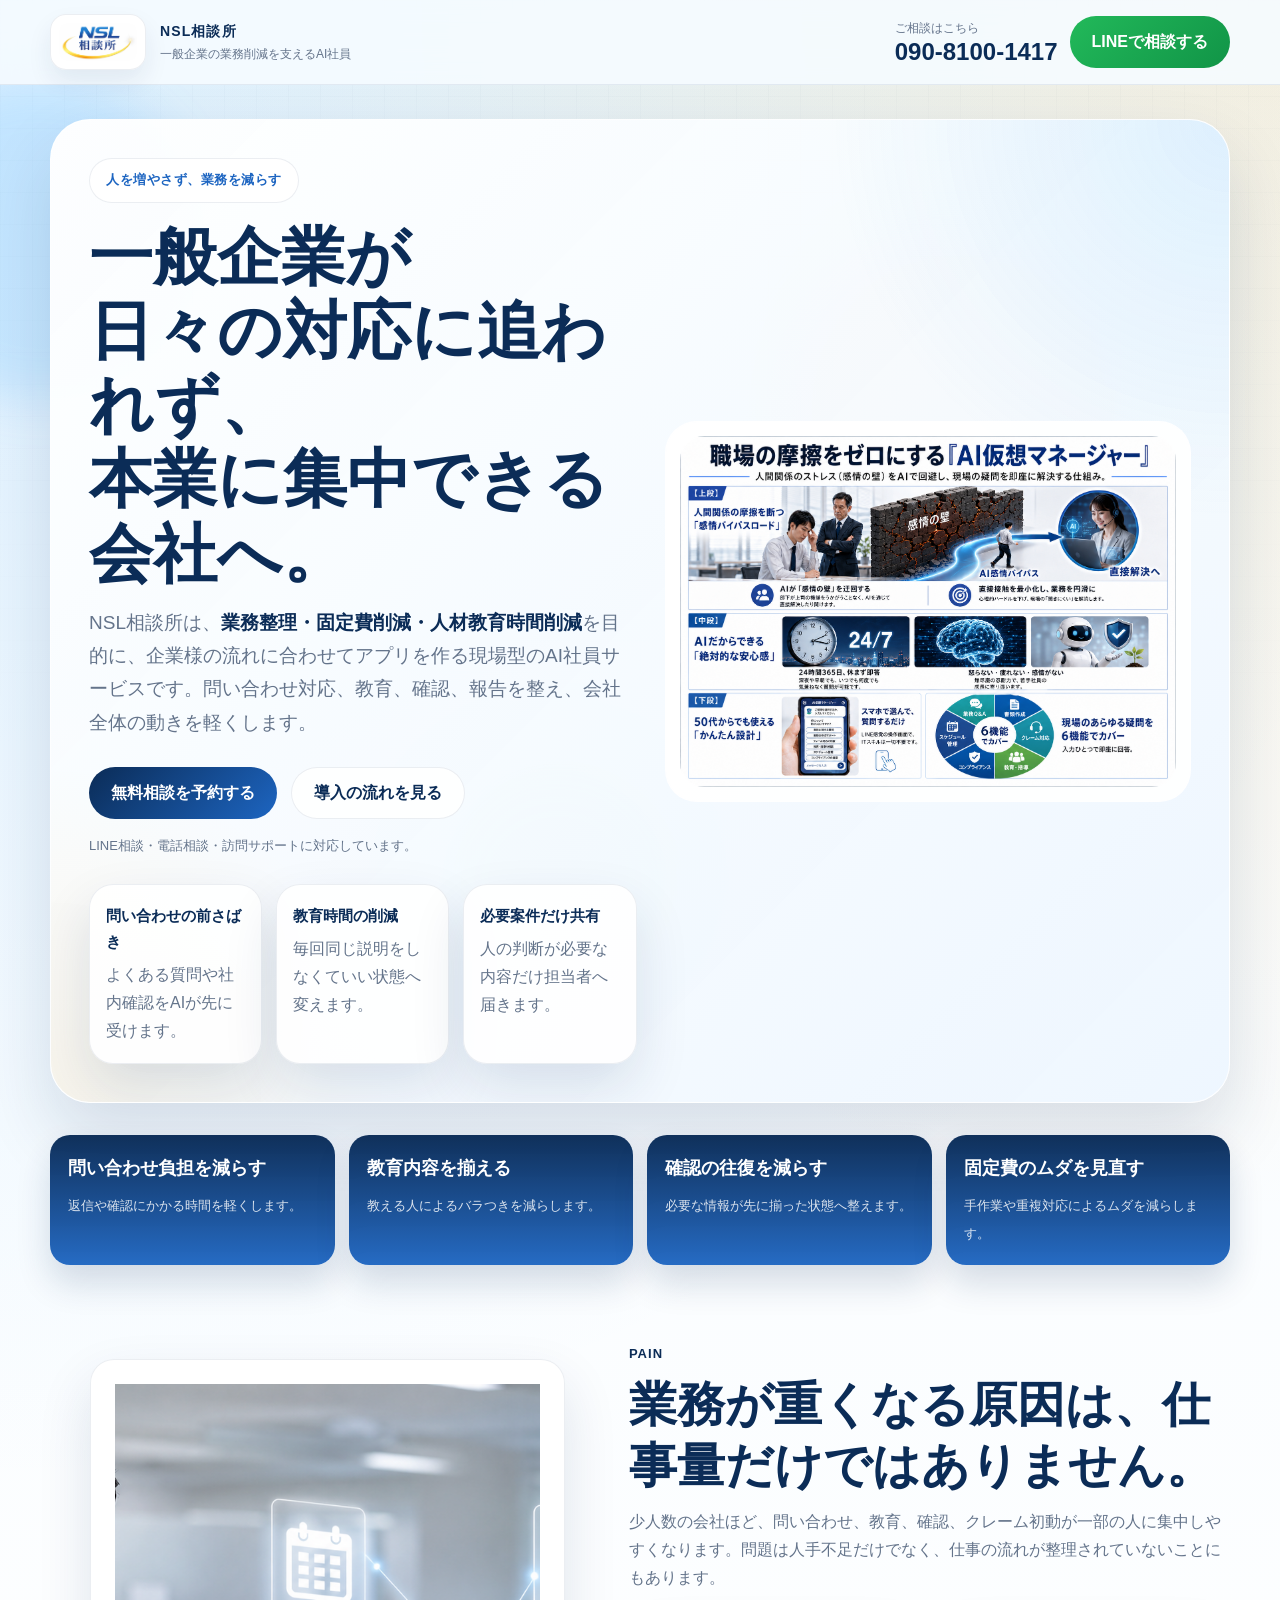
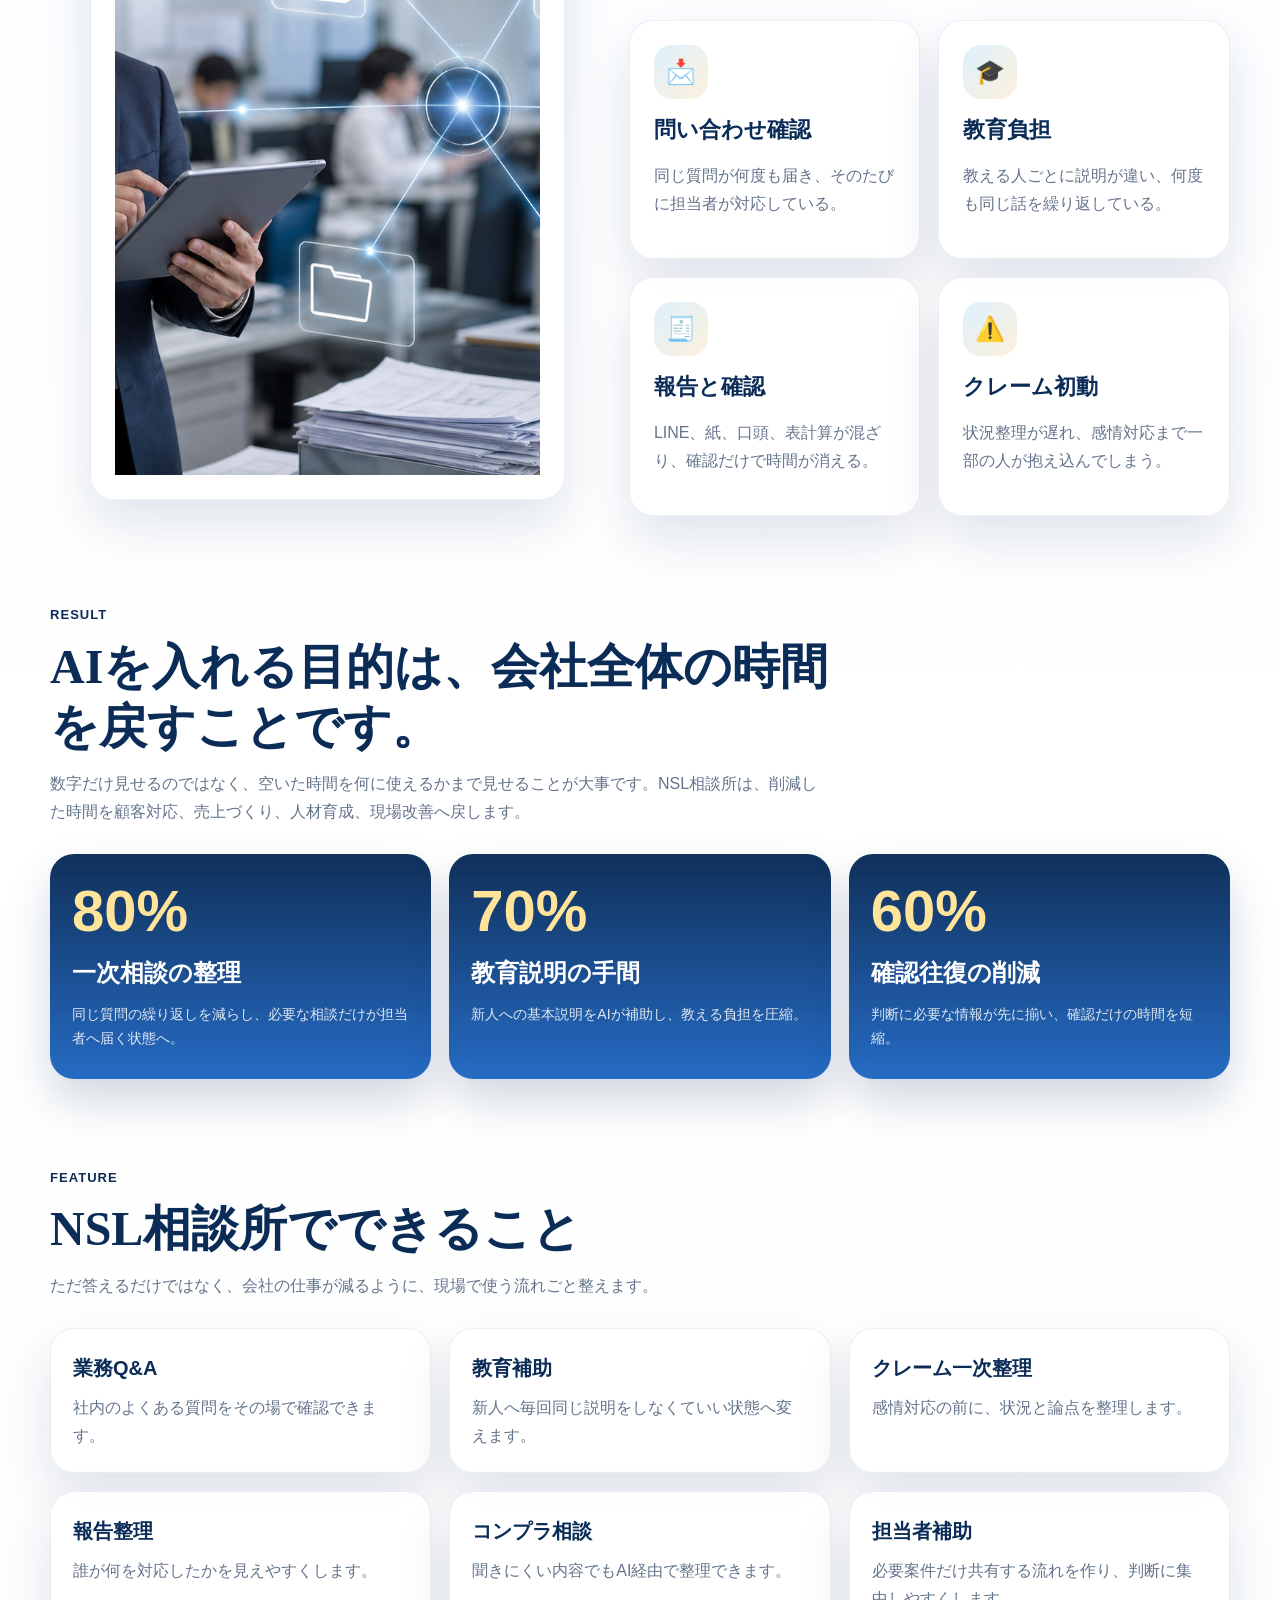
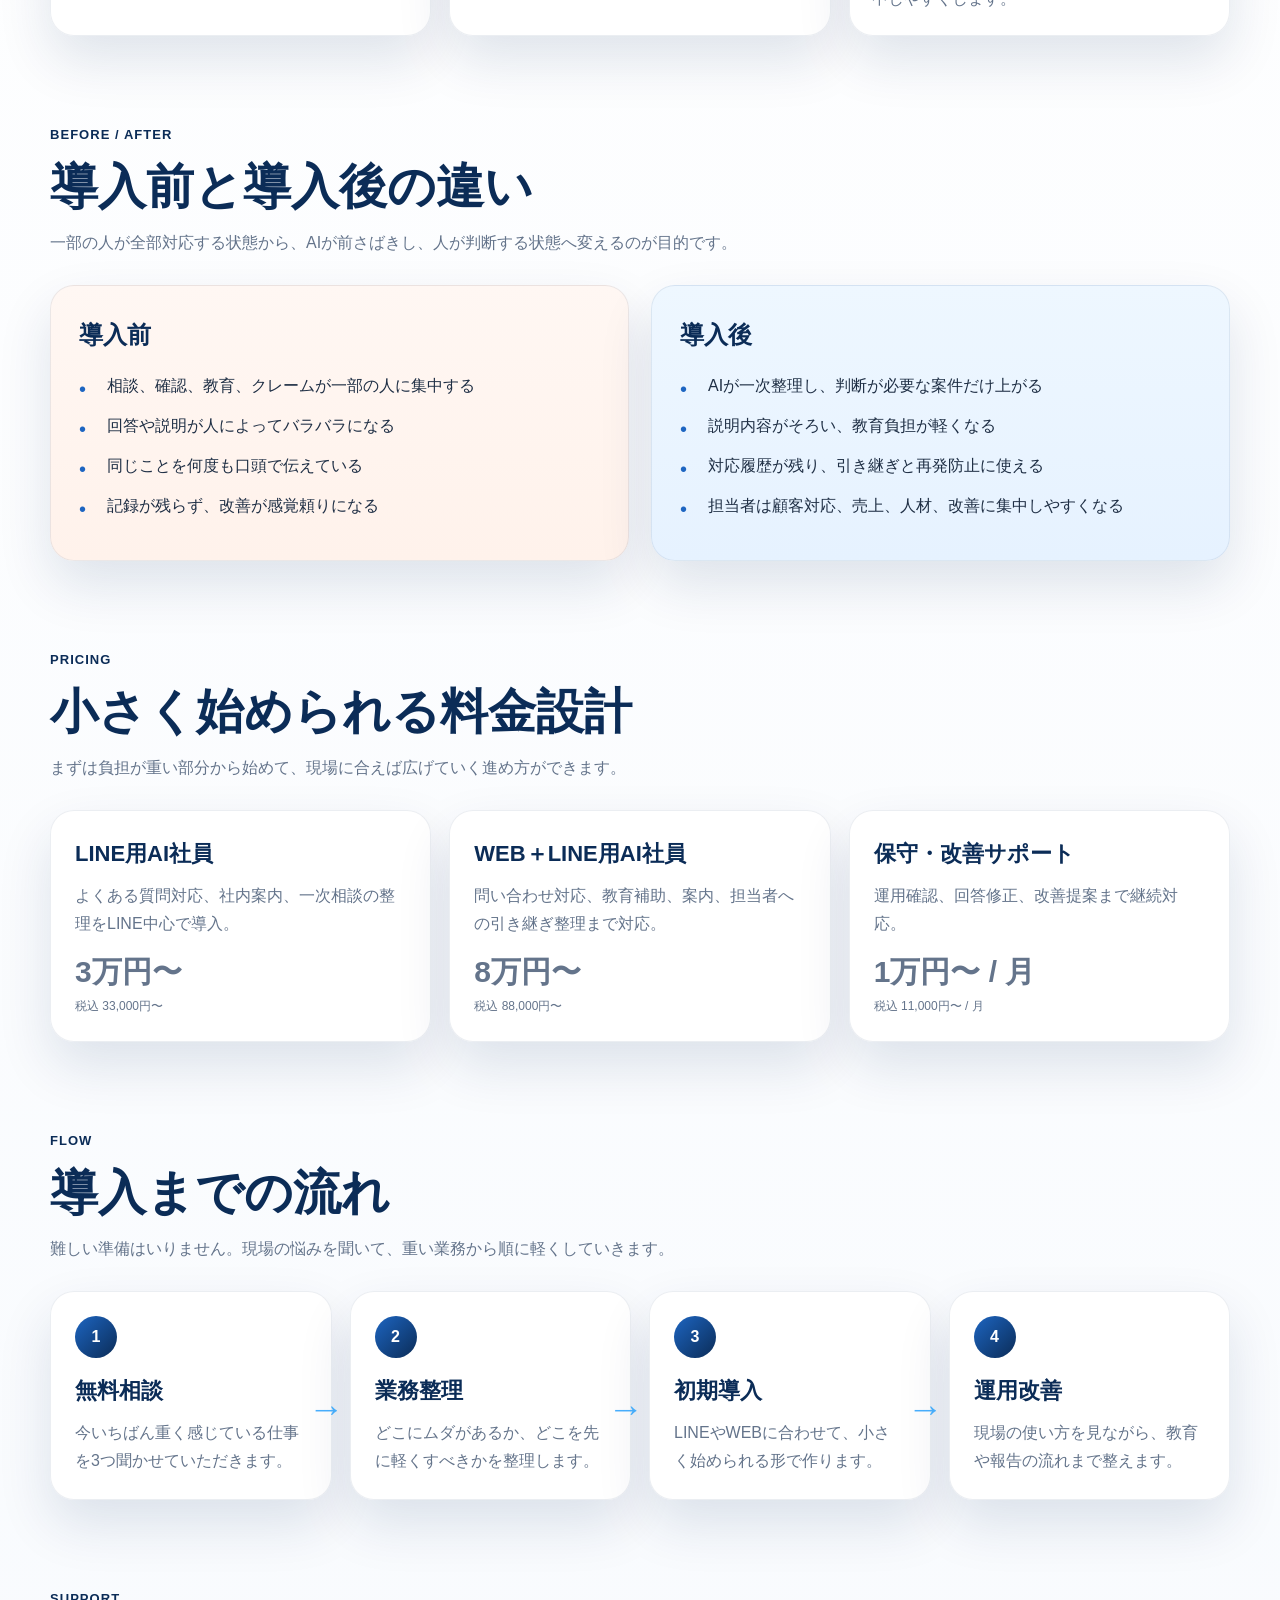
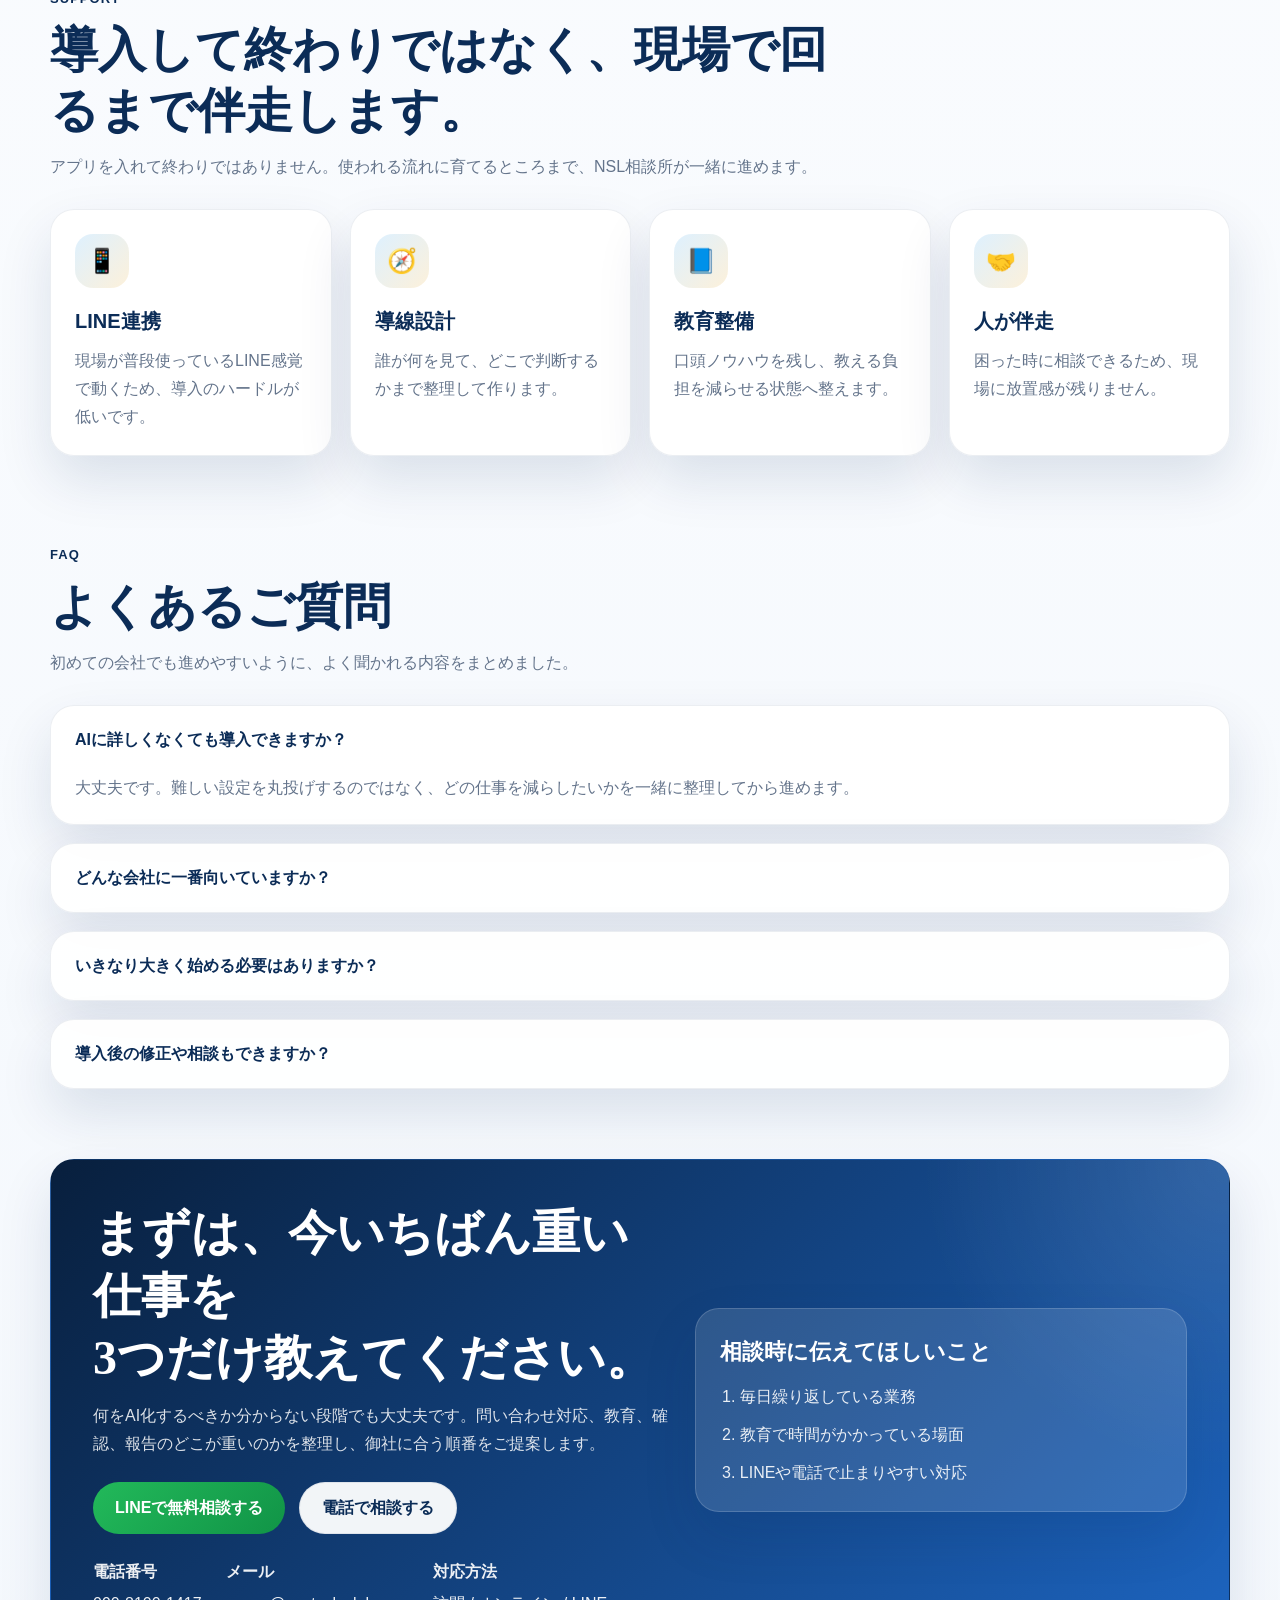
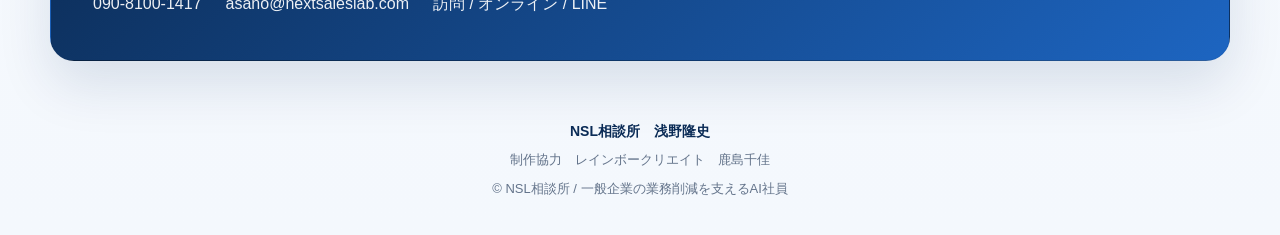
==== commit bf32af38: "一般企業向けLPを更新" ====
--- a/docs/index.html
+++ b/docs/index.html
@@ -3,24 +3,25 @@
 <head>
 <meta charset="UTF-8">
 <meta name="viewport" content="width=device-width, initial-scale=1.0, viewport-fit=cover">
-<meta name="theme-color" content="#1e3557">
-<title>NSL相談所 | 個人事業主・中小企業のためのAI経営サポート</title>
+<meta name="theme-color" content="#0b2c57">
+<meta name="description" content="NSL相談所は、企業様の業務整理、固定費削減、人材教育時間削減を実現する現場型AI社員サービスです。問い合わせ対応、教育、確認、報告を整理し、本業に集中できる環境を作ります。">
+<title>NSL相談所 | 一般企業向け業務削減を実現するAI社員LP</title>
 <style>
 :root {
-  --navy: #1e3557;
-  --navy-deep: #14253d;
-  --rose: #b66b7f;
-  --rose-soft: #f4dde4;
-  --champagne: #f7efe7;
-  --gold: #c7a15a;
-  --gold-soft: #f6e7c9;
-  --ivory: #fffaf6;
-  --paper: rgba(255, 255, 255, 0.8);
-  --text: #2a3340;
-  --muted: #6d7480;
-  --line: rgba(30, 53, 87, 0.12);
-  --shadow: 0 20px 50px rgba(31, 44, 71, 0.12);
-  --radius-xl: 32px;
+  --navy: #0b2c57;
+  --navy-strong: #081f3d;
+  --blue: #1d65c1;
+  --sky: #edf6ff;
+  --cyan: #49b1ff;
+  --gold: #f4b338;
+  --green: #16a25f;
+  --white: #ffffff;
+  --paper: rgba(255, 255, 255, 0.9);
+  --text: #1f2f45;
+  --muted: #64748b;
+  --line: rgba(11, 44, 87, 0.1);
+  --shadow: 0 24px 54px rgba(11, 44, 87, 0.12);
+  --radius-xl: 34px;
   --radius-lg: 24px;
   --radius-md: 18px;
   --max: 1180px;
@@ -33,48 +34,64 @@
   color: var(--text);
   font-family: "Hiragino Sans", "Yu Gothic", "YuGothic", sans-serif;
   background:
-    radial-gradient(circle at top left, rgba(244, 221, 228, 0.95), transparent 26%),
-    radial-gradient(circle at top right, rgba(199, 161, 90, 0.18), transparent 24%),
-    linear-gradient(180deg, #fffaf7 0%, #fff6f2 48%, #fbfcff 100%);
-  line-height: 1.8;
+    radial-gradient(circle at top left, rgba(73, 177, 255, 0.16), transparent 22%),
+    radial-gradient(circle at top right, rgba(244, 179, 56, 0.16), transparent 18%),
+    linear-gradient(180deg, #f6fbff 0%, #ffffff 36%, #f4f8fd 100%);
+  line-height: 1.75;
   overflow-x: hidden;
 }
 
 img { max-width: 100%; display: block; }
 a { color: inherit; text-decoration: none; }
 
-.background-orb,
-.background-orb::before,
-.background-orb::after {
+.back-grid {
   position: fixed;
-  inset: auto;
+  inset: 0;
+  pointer-events: none;
+  z-index: -2;
+  background-image:
+    linear-gradient(rgba(11, 44, 87, 0.03) 1px, transparent 1px),
+    linear-gradient(90deg, rgba(11, 44, 87, 0.03) 1px, transparent 1px);
+  background-size: 32px 32px;
+  mask-image: linear-gradient(180deg, rgba(0,0,0,0.5), transparent 88%);
+}
+
+.back-orb,
+.back-orb::before,
+.back-orb::after {
+  position: fixed;
+  border-radius: 999px;
   pointer-events: none;
   z-index: -1;
-  border-radius: 999px;
   filter: blur(24px);
 }
-.background-orb {
-  top: 110px;
-  left: -90px;
+
+.back-orb {
+  top: 80px;
+  left: -120px;
+  width: 320px;
+  height: 320px;
+  background: rgba(73, 177, 255, 0.18);
+}
+
+.back-orb::before {
+  content: "";
+  position: absolute;
+  right: -72vw;
+  top: 160px;
+  width: 340px;
+  height: 340px;
+  background: rgba(244, 179, 56, 0.16);
+}
+
+.back-orb::after {
+  content: "";
+  position: absolute;
+  left: 42vw;
+  top: 74vh;
   width: 280px;
   height: 280px;
-  background: rgba(244, 221, 228, 0.75);
-}
-.background-orb::before {
-  content: "";
-  right: -68vw;
-  top: 380px;
-  width: 320px;
-  height: 320px;
-  background: rgba(212, 227, 245, 0.65);
-}
-.background-orb::after {
-  content: "";
-  left: 36vw;
-  top: 70vh;
-  width: 260px;
-  height: 260px;
-  background: rgba(246, 231, 201, 0.52);
+  background: rgba(22, 162, 95, 0.12);
 }
 
 .container {
@@ -87,15 +104,15 @@
   top: 0;
   z-index: 20;
   backdrop-filter: blur(16px);
-  background: rgba(255, 250, 246, 0.9);
-  border-bottom: 1px solid rgba(30, 53, 87, 0.08);
+  background: rgba(246, 251, 255, 0.9);
+  border-bottom: 1px solid rgba(11, 44, 87, 0.08);
 }
 
 .header-inner {
   display: flex;
   align-items: center;
-  gap: 18px;
   justify-content: space-between;
+  gap: 16px;
   padding: 14px 0;
 }
 
@@ -103,33 +120,41 @@
   display: flex;
   align-items: center;
   gap: 14px;
-  min-width: 0;
 }
 
 .brand-logo {
-  width: 104px;
-  height: 60px;
+  width: 96px;
+  height: 56px;
   padding: 8px;
   border-radius: 16px;
-  background: rgba(255, 255, 255, 0.9);
-  box-shadow: 0 12px 24px rgba(23, 38, 62, 0.08);
-  border: 1px solid rgba(255, 255, 255, 0.9);
+  background: rgba(255,255,255,0.96);
+  border: 1px solid rgba(11, 44, 87, 0.08);
+  box-shadow: 0 12px 24px rgba(11, 44, 87, 0.08);
 }
 
 .brand-copy strong,
-.brand-copy span {
+.brand-copy span,
+.phone-block span,
+.phone-block strong {
   display: block;
 }
 
 .brand-copy strong {
+  color: var(--navy);
   font-size: 14px;
   letter-spacing: 0.08em;
+}
+
+.brand-copy span,
+.phone-block span {
+  color: var(--muted);
+  font-size: 12px;
+}
+
+.phone-block strong {
   color: var(--navy);
-}
-
-.brand-copy span {
-  font-size: 12px;
-  color: var(--muted);
+  font-size: 24px;
+  line-height: 1.1;
 }
 
 .header-actions {
@@ -138,396 +163,402 @@
   gap: 12px;
 }
 
-.header-phone {
-  text-align: right;
-}
-
-.header-phone span {
-  display: block;
-  font-size: 11px;
-  color: var(--muted);
-}
-
-.header-phone strong {
-  font-size: 23px;
-  line-height: 1.1;
-  color: var(--navy);
-}
-
 .button {
   display: inline-flex;
   align-items: center;
   justify-content: center;
-  gap: 10px;
   min-height: 52px;
   padding: 0 22px;
   border-radius: 999px;
-  font-weight: 700;
-  transition: transform 0.25s ease, box-shadow 0.25s ease, background 0.25s ease;
+  font-weight: 800;
+  transition: transform 0.25s ease, box-shadow 0.25s ease;
 }
 
 .button:hover {
   transform: translateY(-2px);
-  box-shadow: 0 16px 28px rgba(23, 38, 62, 0.14);
+  box-shadow: 0 16px 30px rgba(11, 44, 87, 0.16);
 }
 
 .button-primary {
   color: #fff;
-  background: linear-gradient(135deg, var(--rose), #91526a);
+  background: linear-gradient(135deg, var(--navy), var(--blue));
 }
 
 .button-line {
   color: #fff;
-  background: linear-gradient(135deg, #21b857, #119d47);
+  background: linear-gradient(135deg, #22b95a, #119447);
 }
 
 .button-ghost {
   color: var(--navy);
-  background: rgba(255, 255, 255, 0.85);
-  border: 1px solid rgba(30, 53, 87, 0.08);
+  background: rgba(255,255,255,0.95);
+  border: 1px solid rgba(11, 44, 87, 0.08);
 }
 
 .hero {
-  padding: 42px 0 26px;
+  padding: 34px 0 22px;
+}
+
+.hero-board {
+  position: relative;
+  overflow: hidden;
+  border-radius: 40px;
+  padding: 38px;
+  background:
+    linear-gradient(135deg, rgba(255,255,255,0.96), rgba(237,246,255,0.94));
+  border: 1px solid rgba(255,255,255,0.85);
+  box-shadow: 0 34px 70px rgba(11, 44, 87, 0.14);
+}
+
+.hero-board::before {
+  content: "";
+  position: absolute;
+  inset: 0;
+  background:
+    radial-gradient(circle at top right, rgba(73, 177, 255, 0.14), transparent 26%),
+    radial-gradient(circle at bottom left, rgba(244, 179, 56, 0.1), transparent 22%);
+  pointer-events: none;
 }
 
 .hero-grid {
+  position: relative;
   display: grid;
-  grid-template-columns: minmax(0, 1.08fr) minmax(0, 0.92fr);
-  gap: 26px;
+  grid-template-columns: minmax(0, 1.02fr) minmax(0, 0.98fr);
+  gap: 28px;
   align-items: center;
 }
 
 .eyebrow {
   display: inline-flex;
   align-items: center;
-  gap: 8px;
   padding: 10px 16px;
   border-radius: 999px;
-  background: rgba(255, 255, 255, 0.75);
-  border: 1px solid rgba(182, 107, 127, 0.16);
-  color: var(--rose);
+  background: rgba(255,255,255,0.88);
+  border: 1px solid rgba(11, 44, 87, 0.08);
+  color: var(--blue);
   font-size: 13px;
-  font-weight: 700;
+  font-weight: 800;
   letter-spacing: 0.04em;
 }
 
 .hero-copy h1 {
-  margin: 18px 0 18px;
+  margin: 18px 0 14px;
   font-family: "Hiragino Mincho ProN", "Yu Mincho", serif;
-  font-size: clamp(36px, 5.4vw, 66px);
-  line-height: 1.18;
-  color: var(--navy-deep);
-  letter-spacing: 0.01em;
+  font-size: clamp(38px, 5vw, 68px);
+  line-height: 1.16;
+  color: var(--navy);
 }
 
 .hero-copy p {
   margin: 0;
-  max-width: 660px;
+  max-width: 620px;
+  color: var(--muted);
   font-size: clamp(16px, 2vw, 19px);
-  color: var(--muted);
-}
-
-.hero-points {
-  display: grid;
-  grid-template-columns: repeat(3, minmax(0, 1fr));
-  gap: 14px;
-  margin: 28px 0;
-}
-
-.point-card {
-  padding: 18px 16px;
-  border-radius: var(--radius-md);
-  background: linear-gradient(180deg, rgba(255,255,255,0.9), rgba(255,255,255,0.72));
-  border: 1px solid rgba(30, 53, 87, 0.08);
-  box-shadow: var(--shadow);
-}
-
-.point-card strong {
-  display: block;
-  margin-bottom: 6px;
+}
+
+.hero-copy strong {
   color: var(--navy);
-  font-size: 15px;
-}
-
-.point-card span {
-  display: block;
-  color: var(--muted);
-  font-size: 13px;
-  line-height: 1.6;
 }
 
 .hero-actions {
   display: flex;
   flex-wrap: wrap;
   gap: 14px;
+  margin: 28px 0 16px;
 }
 
 .hero-note {
-  margin-top: 18px;
   color: var(--muted);
   font-size: 13px;
 }
 
+.hero-stats {
+  display: grid;
+  grid-template-columns: repeat(3, minmax(0, 1fr));
+  gap: 14px;
+  margin-top: 26px;
+}
+
+.hero-stat,
+.card,
+.mini-card,
+.price-card,
+.flow-card,
+.faq-item,
+.cta-box,
+.quote-card,
+.compare-card,
+.support-card {
+  border-radius: var(--radius-lg);
+  background: var(--paper);
+  border: 1px solid rgba(11, 44, 87, 0.08);
+  box-shadow: var(--shadow);
+}
+
+.hero-stat {
+  padding: 18px 16px;
+}
+
+.hero-stat strong,
+.section-label,
+.mini-card strong,
+.price-card strong,
+.flow-card strong,
+.support-card strong,
+.quote-card strong {
+  display: block;
+  color: var(--navy);
+}
+
+.hero-stat strong {
+  margin-bottom: 6px;
+  font-size: 15px;
+}
+
+.hero-stat span,
+.section-lead,
+.card p,
+.mini-card span,
+.price-card span,
+.flow-card span,
+.support-card span,
+.quote-card span,
+.faq-item p,
+.cta-copy p {
+  color: var(--muted);
+}
+
 .hero-visual {
   position: relative;
-}
-
-.hero-visual .frame {
-  position: relative;
-  overflow: hidden;
-  border-radius: 36px;
-  background: rgba(255,255,255,0.72);
+  display: flex;
+  align-items: center;
+}
+
+.hero-frame {
+  border-radius: 32px;
   padding: 14px;
-  border: 1px solid rgba(255,255,255,0.85);
-  box-shadow: 0 32px 60px rgba(31, 44, 71, 0.18);
-}
-
-.hero-visual .frame::before {
-  content: "";
+  background: rgba(255,255,255,0.92);
+  border: 1px solid rgba(255,255,255,0.9);
+}
+
+.hero-frame img {
+  width: 100%;
+  height: auto;
+  display: block;
+  border-radius: 24px;
+}
+
+.float-pill {
   position: absolute;
-  inset: 0;
-  background: linear-gradient(180deg, rgba(255,255,255,0) 48%, rgba(20,37,61,0.16) 100%);
-  z-index: 1;
-  pointer-events: none;
-}
-
-.hero-visual img {
-  width: 100%;
-  height: 610px;
-  object-fit: cover;
-  border-radius: 26px;
-}
-
-.floating-card {
-  position: absolute;
-  z-index: 2;
-  padding: 16px 18px;
-  border-radius: 22px;
-  background: rgba(255, 250, 246, 0.92);
-  border: 1px solid rgba(255,255,255,0.8);
-  box-shadow: 0 18px 34px rgba(23, 38, 62, 0.16);
-}
-
-.floating-card strong {
+  padding: 14px 16px;
+  border-radius: 20px;
+  background: rgba(255,255,255,0.94);
+  border: 1px solid rgba(255,255,255,0.88);
+  box-shadow: 0 18px 34px rgba(11, 44, 87, 0.14);
+}
+
+.float-pill strong {
   display: block;
+  font-size: 28px;
+  line-height: 1;
   color: var(--navy);
-  font-size: 24px;
-  line-height: 1;
-}
-
-.floating-card span {
+}
+
+.float-pill span {
   display: block;
   margin-top: 6px;
   font-size: 12px;
   color: var(--muted);
 }
 
-.floating-a { left: -10px; bottom: 44px; }
-.floating-b { right: -12px; top: 44px; }
+.pill-a { left: -10px; bottom: 28px; }
+.pill-b { right: -12px; top: 28px; }
+
+.strip {
+  padding: 10px 0 34px;
+}
+
+.strip-grid {
+  display: grid;
+  grid-template-columns: repeat(4, minmax(0, 1fr));
+  gap: 14px;
+}
+
+.strip-card {
+  padding: 18px;
+  border-radius: 20px;
+  background: linear-gradient(180deg, rgba(11,44,87,0.98), rgba(29,101,193,0.96));
+  color: #fff;
+  box-shadow: 0 18px 34px rgba(11, 44, 87, 0.16);
+}
+
+.strip-card strong {
+  display: block;
+  margin-bottom: 6px;
+  font-size: 18px;
+}
+
+.strip-card span {
+  color: rgba(255,255,255,0.84);
+  font-size: 13px;
+}
 
 .section {
-  padding: 42px 0;
+  padding: 44px 0;
+}
+
+.section-head {
+  max-width: 780px;
+  margin-bottom: 28px;
+}
+
+.section-label {
+  margin-bottom: 10px;
+  font-size: 13px;
+  font-weight: 800;
+  letter-spacing: 0.08em;
+  text-transform: uppercase;
 }
 
 .section-title {
-  margin: 0 0 10px;
+  margin: 0 0 12px;
   font-family: "Hiragino Mincho ProN", "Yu Mincho", serif;
-  font-size: clamp(28px, 4vw, 44px);
-  line-height: 1.28;
-  color: var(--navy-deep);
+  font-size: clamp(30px, 4vw, 48px);
+  line-height: 1.26;
+  color: var(--navy);
 }
 
 .section-lead {
-  margin: 0 0 28px;
-  max-width: 760px;
-  color: var(--muted);
+  margin: 0;
   font-size: 16px;
 }
 
 .pain-grid,
-.solution-grid,
-.stats-grid,
+.result-grid,
+.feature-grid,
+.price-grid,
+.flow-grid,
 .support-grid,
-.voice-grid {
+.faq-grid {
   display: grid;
   gap: 18px;
 }
 
+.pain-layout {
+  display: grid;
+  grid-template-columns: minmax(0, 0.96fr) minmax(0, 1.04fr);
+  gap: 24px;
+  align-items: stretch;
+}
+
+.pain-image {
+  overflow: hidden;
+  padding: 0;
+}
+
+.pain-image img {
+  width: 100%;
+  height: 100%;
+  min-height: 520px;
+  object-fit: cover;
+}
+
 .pain-grid {
-  grid-template-columns: repeat(4, minmax(0, 1fr));
-}
-
-.glass-card {
-  padding: 26px;
-  border-radius: var(--radius-lg);
-  background: linear-gradient(180deg, rgba(255,255,255,0.9), rgba(255,255,255,0.74));
-  border: 1px solid rgba(30, 53, 87, 0.08);
-  box-shadow: var(--shadow);
+  grid-template-columns: repeat(2, minmax(0, 1fr));
+}
+
+.card {
+  padding: 24px;
+}
+
+.card h3 {
+  margin: 16px 0 10px;
+  color: var(--navy);
+  font-size: 22px;
+  line-height: 1.4;
 }
 
 .icon-chip {
   display: inline-flex;
-  width: 52px;
-  height: 52px;
+  width: 54px;
+  height: 54px;
   align-items: center;
   justify-content: center;
   border-radius: 18px;
-  background: linear-gradient(135deg, rgba(244,221,228,0.85), rgba(246,231,201,0.85));
+  background: linear-gradient(135deg, rgba(73,177,255,0.18), rgba(244,179,56,0.18));
   font-size: 24px;
 }
 
-.glass-card h3,
-.stat-card h3,
-.support-card h3,
-.voice-card h3 {
-  margin: 18px 0 10px;
-  color: var(--navy);
-  font-size: 22px;
-  line-height: 1.4;
-}
-
-.glass-card p,
-.support-card p,
-.voice-card p {
+.result-grid {
+  grid-template-columns: repeat(3, minmax(0, 1fr));
+}
+
+.result-card {
+  padding: 28px 22px;
+  border-radius: var(--radius-lg);
+  background: linear-gradient(180deg, rgba(11,44,87,0.98), rgba(29,101,193,0.96));
+  color: #fff;
+  box-shadow: 0 22px 44px rgba(11, 44, 87, 0.18);
+}
+
+.result-card strong {
+  display: block;
+  color: #ffe49a;
+  font-size: clamp(38px, 5vw, 58px);
+  line-height: 1;
+}
+
+.result-card h3 {
+  margin: 12px 0 8px;
+  color: #fff;
+  font-size: 24px;
+}
+
+.result-card p {
   margin: 0;
-  color: var(--muted);
-  font-size: 15px;
-}
-
-.solution-grid {
+  color: rgba(255,255,255,0.86);
+  font-size: 14px;
+}
+
+.feature-grid {
   grid-template-columns: repeat(3, minmax(0, 1fr));
 }
 
-.solution-card {
-  position: relative;
-  overflow: hidden;
-}
-
-.solution-number {
-  position: absolute;
-  top: 18px;
-  right: 20px;
-  font-size: 48px;
-  line-height: 1;
-  color: rgba(30, 53, 87, 0.08);
-  font-family: Georgia, "Times New Roman", serif;
-}
-
-.stats-wrap {
-  display: grid;
-  grid-template-columns: minmax(0, 0.98fr) minmax(0, 1.02fr);
-  gap: 22px;
-  align-items: stretch;
-}
-
-.stats-grid {
-  grid-template-columns: repeat(3, minmax(0, 1fr));
-}
-
-.stat-card {
-  padding: 28px 20px;
-  border-radius: var(--radius-lg);
-  background: linear-gradient(180deg, rgba(30,53,87,0.98), rgba(39,68,110,0.96));
-  color: #fff;
-  box-shadow: 0 24px 42px rgba(20, 37, 61, 0.2);
-}
-
-.stat-card strong {
-  display: block;
-  font-size: clamp(38px, 5vw, 54px);
-  line-height: 1;
-  color: #fff0d0;
-}
-
-.stat-card span,
-.stat-card p {
-  display: block;
-  margin-top: 10px;
-  color: rgba(255,255,255,0.82);
-  font-size: 14px;
-}
-
-.photo-panel {
-  overflow: hidden;
-  padding: 0;
-}
-
-.photo-panel img {
-  width: 100%;
-  height: 100%;
-  min-height: 360px;
-  object-fit: cover;
-}
-
-.partner-layout,
-.app-layout,
-.before-after {
+.mini-card {
+  padding: 22px;
+}
+
+.mini-card strong {
+  margin-bottom: 8px;
+  font-size: 20px;
+}
+
+.quote-wrap {
   display: grid;
   grid-template-columns: minmax(0, 1fr) minmax(0, 1fr);
-  gap: 24px;
-  align-items: center;
-}
-
-.list-grid {
-  display: grid;
-  grid-template-columns: repeat(2, minmax(0, 1fr));
-  gap: 16px;
-}
-
-.list-item {
-  padding: 20px;
-  border-radius: 20px;
-  background: rgba(255,255,255,0.8);
-  border: 1px solid rgba(30, 53, 87, 0.08);
-}
-
-.list-item strong {
-  display: block;
-  margin-bottom: 8px;
-  color: var(--navy);
-}
-
-.list-item span {
-  color: var(--muted);
-  font-size: 14px;
-}
-
-.before-after {
-  align-items: stretch;
+  gap: 22px;
 }
 
 .compare-card {
   padding: 28px;
-  border-radius: var(--radius-xl);
 }
 
 .compare-card h3 {
-  margin: 0 0 14px;
+  margin: 0 0 16px;
+  color: var(--navy);
   font-size: 24px;
-}
-
-.before {
-  background: linear-gradient(180deg, #fff7f4, #fff1ee);
-  border: 1px solid rgba(182, 107, 127, 0.12);
-}
-
-.after {
-  background: linear-gradient(180deg, #f6fbff, #eef6ff);
-  border: 1px solid rgba(30, 53, 87, 0.1);
 }
 
 .compare-card ul {
   list-style: none;
+  margin: 0;
   padding: 0;
-  margin: 0;
 }
 
 .compare-card li {
   position: relative;
-  padding-left: 26px;
+  padding-left: 28px;
   margin-bottom: 12px;
-  color: var(--text);
 }
 
 .compare-card li::before {
@@ -536,36 +567,83 @@
   left: 0;
   top: 0;
   font-size: 20px;
-  color: var(--rose);
-}
-
-.after li::before {
-  color: #286aa0;
-}
-
-.app-phone-wrap {
-  display: flex;
+  color: var(--blue);
+}
+
+.before {
+  background: linear-gradient(180deg, #fff7f3, #fff2eb);
+}
+
+.after {
+  background: linear-gradient(180deg, #eef7ff, #e6f2ff);
+}
+
+.price-grid {
+  grid-template-columns: repeat(3, minmax(0, 1fr));
+}
+
+.price-card {
+  padding: 24px;
+}
+
+.price-card strong {
+  margin-bottom: 8px;
+  font-size: 22px;
+}
+
+.price-value {
+  display: block;
+  margin: 16px 0 6px;
+  color: #d94747;
+  font-size: 30px;
+  font-weight: 800;
+  line-height: 1.2;
+}
+
+.price-sub {
+  display: block;
+  color: var(--muted);
+  font-size: 12px;
+}
+
+.flow-grid {
+  grid-template-columns: repeat(4, minmax(0, 1fr));
+}
+
+.flow-card {
+  position: relative;
+  padding: 24px;
+}
+
+.flow-card::after {
+  content: "→";
+  position: absolute;
+  right: -14px;
+  top: calc(50% - 18px);
+  color: var(--cyan);
+  font-size: 36px;
+  font-weight: 800;
+}
+
+.flow-card:last-child::after {
+  display: none;
+}
+
+.flow-step {
+  display: inline-flex;
+  align-items: center;
   justify-content: center;
-}
-
-.phone {
-  width: min(340px, 100%);
-  padding: 16px;
-  border-radius: 42px;
-  background: linear-gradient(180deg, #1c2740, #334865);
-  box-shadow: 0 28px 60px rgba(20, 37, 61, 0.24);
-}
-
-.phone-screen {
-  overflow: hidden;
-  border-radius: 30px;
-  background: #fff;
-  padding: 12px;
-}
-
-.phone-screen img {
-  width: 100%;
-  border-radius: 24px;
+  width: 42px;
+  height: 42px;
+  border-radius: 999px;
+  background: linear-gradient(135deg, var(--blue), var(--navy));
+  color: #fff;
+  font-weight: 800;
+}
+
+.flow-card strong {
+  margin: 14px 0 8px;
+  font-size: 22px;
 }
 
 .support-grid {
@@ -574,69 +652,69 @@
 
 .support-card {
   padding: 24px;
-  border-radius: 24px;
-  background: rgba(255,255,255,0.82);
-  border: 1px solid rgba(30, 53, 87, 0.08);
-  box-shadow: var(--shadow);
-}
-
-.voice-grid {
-  grid-template-columns: repeat(3, minmax(0, 1fr));
-}
-
-.voice-card {
-  padding: 24px;
-  border-radius: 24px;
-  background: linear-gradient(180deg, rgba(255,255,255,0.92), rgba(255,255,255,0.76));
-  border: 1px solid rgba(30, 53, 87, 0.08);
-  box-shadow: var(--shadow);
-}
-
-.voice-card strong {
-  display: block;
-  margin-bottom: 10px;
-  font-size: 14px;
-  color: var(--rose);
+}
+
+.support-card strong {
+  margin: 16px 0 8px;
+  font-size: 20px;
+}
+
+.faq-grid {
+  grid-template-columns: minmax(0, 1fr);
+}
+
+.faq-item {
+  overflow: hidden;
+}
+
+.faq-item summary {
+  list-style: none;
+  cursor: pointer;
+  padding: 20px 24px;
+  font-weight: 800;
+  color: var(--navy);
+}
+
+.faq-item summary::-webkit-details-marker {
+  display: none;
+}
+
+.faq-item p {
+  margin: 0;
+  padding: 0 24px 22px;
 }
 
 .cta {
-  padding: 28px 0 56px;
+  padding: 26px 0 58px;
 }
 
 .cta-box {
   position: relative;
   overflow: hidden;
   padding: 42px;
-  border-radius: 40px;
   background:
-    radial-gradient(circle at top right, rgba(244,221,228,0.26), transparent 22%),
-    linear-gradient(135deg, var(--navy-deep), var(--navy));
+    radial-gradient(circle at top right, rgba(255,255,255,0.12), transparent 24%),
+    linear-gradient(135deg, var(--navy-strong), var(--blue));
   color: #fff;
-  box-shadow: 0 32px 64px rgba(20, 37, 61, 0.24);
-}
-
-.cta-box::after {
-  content: "";
-  position: absolute;
-  width: 260px;
-  height: 260px;
-  right: -110px;
-  bottom: -120px;
-  border-radius: 50%;
-  background: rgba(255,255,255,0.08);
-}
-
-.cta-box h2 {
+}
+
+.cta-grid {
+  display: grid;
+  grid-template-columns: minmax(0, 1.08fr) minmax(0, 0.92fr);
+  gap: 24px;
+  align-items: center;
+}
+
+.cta-copy h2 {
   margin: 0 0 12px;
   font-family: "Hiragino Mincho ProN", "Yu Mincho", serif;
   font-size: clamp(30px, 4vw, 48px);
   line-height: 1.3;
 }
 
-.cta-box p {
-  margin: 0 0 26px;
-  max-width: 720px;
-  color: rgba(255,255,255,0.82);
+.cta-copy p {
+  margin: 0 0 24px;
+  color: rgba(255,255,255,0.86);
 }
 
 .cta-actions {
@@ -658,11 +736,33 @@
   margin-bottom: 4px;
 }
 
+.quote-card {
+  padding: 24px;
+  background: rgba(255,255,255,0.12);
+  border-color: rgba(255,255,255,0.16);
+}
+
+.quote-card strong {
+  margin-bottom: 12px;
+  color: #fff;
+  font-size: 22px;
+}
+
+.quote-card ol {
+  margin: 0;
+  padding-left: 20px;
+  color: rgba(255,255,255,0.9);
+}
+
+.quote-card li + li {
+  margin-top: 10px;
+}
+
 .site-footer {
   padding: 0 0 34px;
+  text-align: center;
   color: var(--muted);
   font-size: 13px;
-  text-align: center;
 }
 
 .footer-credit {
@@ -688,16 +788,17 @@
 
 @media (max-width: 1100px) {
   .hero-grid,
-  .stats-wrap,
-  .partner-layout,
-  .app-layout,
-  .before-after {
+  .pain-layout,
+  .quote-wrap,
+  .cta-grid {
     grid-template-columns: 1fr;
   }
 
-  .pain-grid,
+  .strip-grid,
+  .feature-grid,
+  .price-grid,
   .support-grid,
-  .voice-grid {
+  .flow-grid {
     grid-template-columns: repeat(2, minmax(0, 1fr));
   }
 }
@@ -708,28 +809,29 @@
     flex-wrap: wrap;
   }
 
-  .header-phone {
-    text-align: left;
-  }
-
-  .hero-points,
+  .phone-block {
+    width: 100%;
+  }
+
+  .hero-stats,
+  .strip-grid,
   .pain-grid,
-  .solution-grid,
-  .stats-grid,
-  .list-grid,
-  .support-grid,
-  .voice-grid {
+  .result-grid,
+  .feature-grid,
+  .price-grid,
+  .flow-grid,
+  .support-grid {
     grid-template-columns: 1fr;
   }
 
-  .hero-visual img {
-    height: 460px;
-  }
-
-  .floating-a,
-  .floating-b {
+  .pill-a,
+  .pill-b {
     position: static;
     margin-top: 14px;
+  }
+
+  .flow-card::after {
+    display: none;
   }
 
   .cta-box {
@@ -759,22 +861,31 @@
     width: 100%;
   }
 
+  .hero-board {
+    padding: 28px 18px;
+    border-radius: 28px;
+  }
+
   .hero-copy h1 {
     font-size: 34px;
   }
 
-  .glass-card,
+  .card,
+  .mini-card,
+  .price-card,
+  .flow-card,
   .compare-card,
   .support-card,
-  .voice-card,
+  .faq-item,
   .cta-box {
-    border-radius: 24px;
+    border-radius: 22px;
   }
 }
 </style>
 </head>
 <body>
-<div class="background-orb"></div>
+<div class="back-grid"></div>
+<div class="back-orb"></div>
 
 <header class="site-header">
   <div class="container header-inner">
@@ -782,87 +893,140 @@
       <img class="brand-logo" src="assets/nsl-soudansho-logo.png" alt="NSL相談所ロゴ">
       <div class="brand-copy">
         <strong>NSL相談所</strong>
-        <span>個人事業主・中小企業のためのAI経営サポート</span>
+        <span>一般企業の業務削減を支えるAI社員</span>
       </div>
     </a>
     <div class="header-actions">
-      <div class="header-phone">
+      <div class="phone-block">
         <span>ご相談はこちら</span>
         <strong>090-8100-1417</strong>
       </div>
-      <a class="button button-line" href="https://line.me/R/ti/p/@nsl" target="_blank" rel="noopener noreferrer">LINEで相談する</a>
+      <a class="button button-line" href="https://lin.ee/9W1wXMP" target="_blank" rel="noopener noreferrer">LINEで相談する</a>
     </div>
   </div>
 </header>
 
 <main id="top">
   <section class="hero">
-    <div class="container hero-grid">
-      <div class="hero-copy reveal">
-        <div class="eyebrow">経営判断を軽くするAI活用</div>
-        <h1>数字も人材も、<br>ひとりで抱えない。<br>経営者の右腕になるAIへ。</h1>
-        <p>NSL相談所は、固定費の見直し、業務整理、社員教育、クレーム一次対応までを一緒に整える伴走型サービスです。AIを入れることが目的ではなく、現場が楽になり、判断が早くなり、売上につながる形まで落とし込みます。</p>
-        <div class="hero-points">
-          <div class="point-card">
-            <strong>経営の見える化</strong>
-            <span>やることを整理し、優先順位を明確にします。</span>
+    <div class="container">
+      <div class="hero-board reveal">
+        <div class="hero-grid">
+          <div class="hero-copy">
+            <div class="eyebrow">人を増やさず、業務を減らす</div>
+            <h1>一般企業が<br>日々の対応に追われず、<br>本業に集中できる会社へ。</h1>
+            <p>NSL相談所は、<strong>業務整理・固定費削減・人材教育時間削減</strong>を目的に、企業様の流れに合わせてアプリを作る現場型のAI社員サービスです。問い合わせ対応、教育、確認、報告を整え、会社全体の動きを軽くします。</p>
+            <div class="hero-actions">
+              <a class="button button-primary" href="#cta">無料相談を予約する</a>
+              <a class="button button-ghost" href="#flow">導入の流れを見る</a>
+            </div>
+            <div class="hero-note">LINE相談・電話相談・訪問サポートに対応しています。</div>
+            <div class="hero-stats">
+              <div class="hero-stat">
+                <strong>問い合わせの前さばき</strong>
+                <span>よくある質問や社内確認をAIが先に受けます。</span>
+              </div>
+              <div class="hero-stat">
+                <strong>教育時間の削減</strong>
+                <span>毎回同じ説明をしなくていい状態へ変えます。</span>
+              </div>
+              <div class="hero-stat">
+                <strong>必要案件だけ共有</strong>
+                <span>人の判断が必要な内容だけ担当者へ届きます。</span>
+              </div>
+            </div>
           </div>
-          <div class="point-card">
-            <strong>社員教育の負担減</strong>
-            <span>毎回同じ説明をしなくていい仕組みに変えます。</span>
+          <div class="hero-visual">
+            <div class="hero-frame">
+              <img src="assets/hero-lp-manager.png" alt="職場の摩擦を減らすAI仮想マネージャーのイメージ">
+            </div>
           </div>
-          <div class="point-card">
-            <strong>相談先が1つになる</strong>
-            <span>経費・教育・業務改善をまとめて相談できます。</span>
-          </div>
-        </div>
-        <div class="hero-actions">
-          <a class="button button-primary" href="#cta">無料相談を予約する</a>
-          <a class="button button-ghost" href="#app">アプリ画面を見る</a>
-        </div>
-        <div class="hero-note">電話相談・LINE相談・訪問サポートに対応しています。</div>
-      </div>
-
-      <div class="hero-visual reveal">
-        <div class="frame">
-          <img src="assets/01_executive_ai_transformation.png" alt="中小企業の経営会議でAI活用を進めるイメージ">
-        </div>
-        <div class="floating-card floating-a">
-          <strong>3分</strong>
-          <span>現場の悩みをすぐ整理</span>
-        </div>
-        <div class="floating-card floating-b">
-          <strong>1つに集約</strong>
-          <span>教育・相談・業務改善を一本化</span>
         </div>
       </div>
     </div>
   </section>
 
+  <section class="strip">
+    <div class="container">
+      <div class="strip-grid reveal">
+        <div class="strip-card">
+          <strong>問い合わせ負担を減らす</strong>
+          <span>返信や確認にかかる時間を軽くします。</span>
+        </div>
+        <div class="strip-card">
+          <strong>教育内容を揃える</strong>
+          <span>教える人によるバラつきを減らします。</span>
+        </div>
+        <div class="strip-card">
+          <strong>確認の往復を減らす</strong>
+          <span>必要な情報が先に揃った状態へ整えます。</span>
+        </div>
+        <div class="strip-card">
+          <strong>固定費のムダを見直す</strong>
+          <span>手作業や重複対応によるムダを減らします。</span>
+        </div>
+      </div>
+    </div>
+  </section>
+
+  <section class="section">
+    <div class="container pain-layout">
+      <figure class="card pain-image reveal">
+        <img src="assets/03_backoffice_automation.png" alt="見えない負担が積み重なる現場イメージ">
+      </figure>
+      <div>
+        <div class="section-head reveal">
+          <div class="section-label">Pain</div>
+          <h2 class="section-title">業務が重くなる原因は、仕事量だけではありません。</h2>
+          <p class="section-lead">少人数の会社ほど、問い合わせ、教育、確認、クレーム初動が一部の人に集中しやすくなります。問題は人手不足だけでなく、仕事の流れが整理されていないことにもあります。</p>
+        </div>
+        <div class="pain-grid">
+          <article class="card reveal">
+            <div class="icon-chip">📩</div>
+            <h3>問い合わせ確認</h3>
+            <p>同じ質問が何度も届き、そのたびに担当者が対応している。</p>
+          </article>
+          <article class="card reveal">
+            <div class="icon-chip">🎓</div>
+            <h3>教育負担</h3>
+            <p>教える人ごとに説明が違い、何度も同じ話を繰り返している。</p>
+          </article>
+          <article class="card reveal">
+            <div class="icon-chip">🧾</div>
+            <h3>報告と確認</h3>
+            <p>LINE、紙、口頭、表計算が混ざり、確認だけで時間が消える。</p>
+          </article>
+          <article class="card reveal">
+            <div class="icon-chip">⚠️</div>
+            <h3>クレーム初動</h3>
+            <p>状況整理が遅れ、感情対応まで一部の人が抱え込んでしまう。</p>
+          </article>
+        </div>
+      </div>
+    </div>
+  </section>
+
   <section class="section">
     <div class="container">
-      <h2 class="section-title reveal">こんなお悩みがある会社ほど、<br>AIの入れ方で差が出ます。</h2>
-      <p class="section-lead reveal">個人事業主や中小企業は、数字管理、人材育成、日々の判断まで少人数で抱えがちです。だからこそ、難しい仕組みではなく、現場ですぐ使えて、安心して任せられる導線設計が必要です。</p>
-      <div class="pain-grid">
-        <article class="glass-card reveal">
-          <div class="icon-chip">💸</div>
-          <h3>固定費が重い</h3>
-          <p>通信費、ツール代、外注費が増え続けているのに、どこから見直せばいいか分からない。</p>
-        </article>
-        <article class="glass-card reveal">
-          <div class="icon-chip">🧩</div>
-          <h3>業務が散らかる</h3>
-          <p>LINE、紙、口頭、担当者任せが混在し、確認だけで時間が消えてしまう。</p>
-        </article>
-        <article class="glass-card reveal">
-          <div class="icon-chip">🎓</div>
-          <h3>育成に時間がかかる</h3>
-          <p>新人教育が属人化し、教える人によって内容がぶれて、定着率も上がらない。</p>
-        </article>
-        <article class="glass-card reveal">
-          <div class="icon-chip">🫶</div>
-          <h3>相談が集中する</h3>
-          <p>クレーム、労務不安、判断相談が社長に集まり、本来やるべき営業や戦略に時間を使えない。</p>
+      <div class="section-head reveal">
+        <div class="section-label">Result</div>
+        <h2 class="section-title">AIを入れる目的は、会社全体の時間を戻すことです。</h2>
+        <p class="section-lead">数字だけ見せるのではなく、空いた時間を何に使えるかまで見せることが大事です。NSL相談所は、削減した時間を顧客対応、売上づくり、人材育成、現場改善へ戻します。</p>
+      </div>
+      <div class="result-grid">
+        <article class="result-card reveal">
+          <strong>80%</strong>
+          <h3>一次相談の整理</h3>
+          <p>同じ質問の繰り返しを減らし、必要な相談だけが担当者へ届く状態へ。</p>
+        </article>
+        <article class="result-card reveal">
+          <strong>70%</strong>
+          <h3>教育説明の手間</h3>
+          <p>新人への基本説明をAIが補助し、教える負担を圧縮。</p>
+        </article>
+        <article class="result-card reveal">
+          <strong>60%</strong>
+          <h3>確認往復の削減</h3>
+          <p>判断に必要な情報が先に揃い、確認だけの時間を短縮。</p>
         </article>
       </div>
     </div>
@@ -870,208 +1034,188 @@
 
   <section class="section">
     <div class="container">
-      <h2 class="section-title reveal">NSL相談所の3つの整え方</h2>
-      <p class="section-lead reveal">難しい仕組みを押し付けるのではなく、現場で回る順番に並べ替えて、利益につながる形に整えます。</p>
-      <div class="solution-grid">
-        <article class="glass-card solution-card reveal">
-          <div class="solution-number">01</div>
-          <div class="icon-chip">📉</div>
-          <h3>固定費を見直す</h3>
-          <p>通信・システム・運用コストを洗い出し、無駄な支出を止めて、利益が残る体質へ変えます。</p>
-        </article>
-        <article class="glass-card solution-card reveal">
-          <div class="solution-number">02</div>
-          <div class="icon-chip">🗂️</div>
-          <h3>業務を整理する</h3>
-          <p>相談、申込、確認、教育の流れを整え、誰が見ても同じ動きができる状態にします。</p>
-        </article>
-        <article class="glass-card solution-card reveal">
-          <div class="solution-number">03</div>
-          <div class="icon-chip">🤖</div>
-          <h3>AIを戦力化する</h3>
-          <p>質問対応、教育補助、社内案内をAIに任せて、社長と管理職の負担を軽くします。</p>
-        </article>
+      <div class="section-head reveal">
+        <div class="section-label">Feature</div>
+        <h2 class="section-title">NSL相談所でできること</h2>
+        <p class="section-lead">ただ答えるだけではなく、会社の仕事が減るように、現場で使う流れごと整えます。</p>
+      </div>
+      <div class="feature-grid">
+        <div class="mini-card reveal">
+          <strong>業務Q&amp;A</strong>
+          <span>社内のよくある質問をその場で確認できます。</span>
+        </div>
+        <div class="mini-card reveal">
+          <strong>教育補助</strong>
+          <span>新人へ毎回同じ説明をしなくていい状態へ変えます。</span>
+        </div>
+        <div class="mini-card reveal">
+          <strong>クレーム一次整理</strong>
+          <span>感情対応の前に、状況と論点を整理します。</span>
+        </div>
+        <div class="mini-card reveal">
+          <strong>報告整理</strong>
+          <span>誰が何を対応したかを見えやすくします。</span>
+        </div>
+        <div class="mini-card reveal">
+          <strong>コンプラ相談</strong>
+          <span>聞きにくい内容でもAI経由で整理できます。</span>
+        </div>
+        <div class="mini-card reveal">
+          <strong>担当者補助</strong>
+          <span>必要案件だけ共有する流れを作り、判断に集中しやすくします。</span>
+        </div>
       </div>
     </div>
   </section>
 
   <section class="section">
-    <div class="container stats-wrap">
-      <div class="reveal">
-        <h2 class="section-title">AI導入後の業務イメージ</h2>
-        <p class="section-lead">数字訴求は強いですが、大事なのは「時間が空いたあとに何へ使えるか」です。営業同行、社員面談、紹介づくりなど、本当に価値の高い仕事へ時間を戻せます。</p>
-        <div class="stats-grid">
-          <article class="stat-card">
-            <strong>80%</strong>
-            <h3>一次相談の整理</h3>
-            <p>同じ質問の繰り返し対応を減らし、必要な相談だけが上がる状態へ。</p>
-          </article>
-          <article class="stat-card">
-            <strong>70%</strong>
-            <h3>教育説明の手間</h3>
-            <p>新人や現場スタッフへの基本説明をAIが補助し、教える負担を圧縮。</p>
-          </article>
-          <article class="stat-card">
-            <strong>60%</strong>
-            <h3>確認業務の往復</h3>
-            <p>確認先を減らし、判断材料がそろった状態で管理職に届く導線づくり。</p>
-          </article>
-        </div>
-      </div>
-      <figure class="glass-card photo-panel reveal">
-        <img src="assets/03_backoffice_automation.png" alt="AIで業務整理が進むオフィスイメージ">
-      </figure>
+    <div class="container">
+      <div class="section-head reveal">
+        <div class="section-label">Before / After</div>
+        <h2 class="section-title">導入前と導入後の違い</h2>
+        <p class="section-lead">一部の人が全部対応する状態から、AIが前さばきし、人が判断する状態へ変えるのが目的です。</p>
+      </div>
+      <div class="quote-wrap">
+        <article class="compare-card before reveal">
+          <h3>導入前</h3>
+          <ul>
+            <li>相談、確認、教育、クレームが一部の人に集中する</li>
+            <li>回答や説明が人によってバラバラになる</li>
+            <li>同じことを何度も口頭で伝えている</li>
+            <li>記録が残らず、改善が感覚頼りになる</li>
+          </ul>
+        </article>
+        <article class="compare-card after reveal">
+          <h3>導入後</h3>
+          <ul>
+            <li>AIが一次整理し、判断が必要な案件だけ上がる</li>
+            <li>説明内容がそろい、教育負担が軽くなる</li>
+            <li>対応履歴が残り、引き継ぎと再発防止に使える</li>
+            <li>担当者は顧客対応、売上、人材、改善に集中しやすくなる</li>
+          </ul>
+        </article>
+      </div>
     </div>
   </section>
 
   <section class="section">
-    <div class="container partner-layout">
-      <figure class="glass-card photo-panel reveal">
-        <img src="assets/japanese-office-training.png" alt="チーム育成を支えるAIパートナーのイメージ">
-      </figure>
-      <div class="reveal">
-        <h2 class="section-title">AIパートナーは、<br>ただ答えるだけではありません。</h2>
-        <p class="section-lead">社長や管理職がいつも受けている相談を、AIが前さばきすることで、現場の安心感と判断スピードが上がります。</p>
-        <div class="list-grid">
-          <div class="list-item">
-            <strong>新人育成</strong>
-            <span>まず何を教えるか、どこまで教えたかを揃えます。</span>
-          </div>
-          <div class="list-item">
-            <strong>クレーム一次整理</strong>
-            <span>感情対応の前に、状況と論点を落ち着いて整理します。</span>
-          </div>
-          <div class="list-item">
-            <strong>社内Q&amp;A</strong>
-            <span>就業ルール、報告方法、日々の困りごとをすぐ確認できます。</span>
-          </div>
-          <div class="list-item">
-            <strong>管理職補助</strong>
-            <span>相談内容を見て、誰が対応すべきかを判断しやすくします。</span>
-          </div>
-          <div class="list-item">
-            <strong>言い換え支援</strong>
-            <span>強い言い方を避け、伝わる表現に整えてトラブルを減らします。</span>
-          </div>
-          <div class="list-item">
-            <strong>現場マニュアル化</strong>
-            <span>口頭ノウハウを残して、離職や引継ぎの不安を減らします。</span>
-          </div>
-        </div>
+    <div class="container">
+      <div class="section-head reveal">
+        <div class="section-label">Pricing</div>
+        <h2 class="section-title">小さく始められる料金設計</h2>
+        <p class="section-lead">まずは負担が重い部分から始めて、現場に合えば広げていく進め方ができます。</p>
+      </div>
+      <div class="price-grid">
+        <article class="price-card reveal">
+          <strong>LINE用AI社員</strong>
+          <span>よくある質問対応、社内案内、一次相談の整理をLINE中心で導入。</span>
+          <span class="price-value">3万円〜</span>
+          <span class="price-sub">税込 33,000円〜</span>
+        </article>
+        <article class="price-card reveal">
+          <strong>WEB＋LINE用AI社員</strong>
+          <span>問い合わせ対応、教育補助、案内、担当者への引き継ぎ整理まで対応。</span>
+          <span class="price-value">8万円〜</span>
+          <span class="price-sub">税込 88,000円〜</span>
+        </article>
+        <article class="price-card reveal">
+          <strong>保守・改善サポート</strong>
+          <span>運用確認、回答修正、改善提案まで継続対応。</span>
+          <span class="price-value">1万円〜 / 月</span>
+          <span class="price-sub">税込 11,000円〜 / 月</span>
+        </article>
       </div>
     </div>
   </section>
 
+  <section class="section" id="flow">
+    <div class="container">
+      <div class="section-head reveal">
+        <div class="section-label">Flow</div>
+        <h2 class="section-title">導入までの流れ</h2>
+        <p class="section-lead">難しい準備はいりません。現場の悩みを聞いて、重い業務から順に軽くしていきます。</p>
+      </div>
+      <div class="flow-grid">
+        <article class="flow-card reveal">
+          <div class="flow-step">1</div>
+          <strong>無料相談</strong>
+          <span>今いちばん重く感じている仕事を3つ聞かせていただきます。</span>
+        </article>
+        <article class="flow-card reveal">
+          <div class="flow-step">2</div>
+          <strong>業務整理</strong>
+          <span>どこにムダがあるか、どこを先に軽くすべきかを整理します。</span>
+        </article>
+        <article class="flow-card reveal">
+          <div class="flow-step">3</div>
+          <strong>初期導入</strong>
+          <span>LINEやWEBに合わせて、小さく始められる形で作ります。</span>
+        </article>
+        <article class="flow-card reveal">
+          <div class="flow-step">4</div>
+          <strong>運用改善</strong>
+          <span>現場の使い方を見ながら、教育や報告の流れまで整えます。</span>
+        </article>
+      </div>
+    </div>
+  </section>
+
   <section class="section">
     <div class="container">
-      <h2 class="section-title reveal">ストレスを増やす指導から、<br>守りながら育てる仕組みへ。</h2>
-      <p class="section-lead reveal">ハラスメント対策は「厳しく言わない」だけでは不十分です。感情が上がる前にAIが間に入り、言葉選びと対応順を整えることが重要です。</p>
-      <div class="before-after">
-        <article class="compare-card before reveal">
-          <h3>Before</h3>
-          <ul>
-            <li>社員の相談が社長に集中してしまう</li>
-            <li>指導が感情的になり、受け取り方に差が出る</li>
-            <li>クレーム時の初動が遅れ、現場が混乱する</li>
-            <li>教えた内容が残らず、同じことを何度も説明する</li>
-          </ul>
-        </article>
-        <article class="compare-card after reveal">
-          <h3>After</h3>
-          <ul>
-            <li>AIが一次整理し、必要な案件だけ管理職へ届く</li>
-            <li>伝え方を整えてから指導できるため関係が悪化しにくい</li>
-            <li>対応の型がそろい、現場判断が早くなる</li>
-            <li>相談履歴が残るため、教育と再発防止に使える</li>
-          </ul>
+      <div class="section-head reveal">
+        <div class="section-label">Support</div>
+        <h2 class="section-title">導入して終わりではなく、現場で回るまで伴走します。</h2>
+        <p class="section-lead">アプリを入れて終わりではありません。使われる流れに育てるところまで、NSL相談所が一緒に進めます。</p>
+      </div>
+      <div class="support-grid">
+        <article class="support-card reveal">
+          <div class="icon-chip">📱</div>
+          <strong>LINE連携</strong>
+          <span>現場が普段使っているLINE感覚で動くため、導入のハードルが低いです。</span>
+        </article>
+        <article class="support-card reveal">
+          <div class="icon-chip">🧭</div>
+          <strong>導線設計</strong>
+          <span>誰が何を見て、どこで判断するかまで整理して作ります。</span>
+        </article>
+        <article class="support-card reveal">
+          <div class="icon-chip">📘</div>
+          <strong>教育整備</strong>
+          <span>口頭ノウハウを残し、教える負担を減らせる状態へ整えます。</span>
+        </article>
+        <article class="support-card reveal">
+          <div class="icon-chip">🤝</div>
+          <strong>人が伴走</strong>
+          <span>困った時に相談できるため、現場に放置感が残りません。</span>
         </article>
       </div>
     </div>
   </section>
 
-  <section class="section" id="app">
-    <div class="container app-layout">
-      <div class="reveal">
-        <h2 class="section-title">スマホで使えるから、<br>現場で止まりません。</h2>
-        <p class="section-lead">忙しい現場では、パソコンを開く前にスマホで確認できることが重要です。相談、確認、回答の流れをその場で回せるように設計します。</p>
-        <div class="list-grid">
-          <div class="list-item">
-            <strong>質問入力が簡単</strong>
-            <span>長文でなくても大丈夫。短い言葉でも意図を整理します。</span>
-          </div>
-          <div class="list-item">
-            <strong>必要項目だけ表示</strong>
-            <span>何を確認すればいいか迷わないよう、順番に表示します。</span>
-          </div>
-          <div class="list-item">
-            <strong>相談履歴が残る</strong>
-            <span>前回のやりとりを振り返り、同じミスを減らせます。</span>
-          </div>
-          <div class="list-item">
-            <strong>社内共有しやすい</strong>
-            <span>管理職や担当者へ、そのまま引き継ぎしやすい形です。</span>
-          </div>
-        </div>
-      </div>
-      <div class="app-phone-wrap reveal">
-        <div class="phone">
-          <div class="phone-screen">
-            <img src="assets/app-mobile-screenshot.png" alt="NSL相談所のAIアプリ画面">
-          </div>
-        </div>
-      </div>
-    </div>
-  </section>
-
   <section class="section">
     <div class="container">
-      <h2 class="section-title reveal">導入後も、置いていきません。</h2>
-      <p class="section-lead reveal">導入して終わりではなく、現場で回るまで一緒に整えます。使われない仕組みは意味がないため、運用定着まで支援します。</p>
-      <div class="support-grid">
-        <article class="support-card reveal">
-          <div class="icon-chip">🏢</div>
-          <h3>訪問サポート</h3>
-          <p>必要に応じて現場へ伺い、実際の流れを見ながら整えます。</p>
-        </article>
-        <article class="support-card reveal">
-          <div class="icon-chip">💻</div>
-          <h3>リモート対応</h3>
-          <p>すぐ確認したい時はオンラインで迅速にサポートします。</p>
-        </article>
-        <article class="support-card reveal">
-          <div class="icon-chip">📘</div>
-          <h3>マニュアル整備</h3>
-          <p>誰が見ても分かる手順書にして、教育コストを抑えます。</p>
-        </article>
-        <article class="support-card reveal">
-          <div class="icon-chip">📈</div>
-          <h3>改善提案</h3>
-          <p>運用後も見直しを行い、より楽に、より売れる流れへ育てます。</p>
-        </article>
-      </div>
-    </div>
-  </section>
-
-  <section class="section">
-    <div class="container">
-      <h2 class="section-title reveal">こんな会社に相性が良いです</h2>
-      <p class="section-lead reveal">特に、社員との距離が近く、相談が経営者に集まりやすい会社ほど効果が出やすい設計です。</p>
-      <div class="voice-grid">
-        <article class="voice-card reveal">
-          <strong>10名〜50名前後の会社</strong>
-          <h3>管理が社長に寄りやすい</h3>
-          <p>現場も見ながら経営もしているため、判断負担を軽くしたい会社に向いています。</p>
-        </article>
-        <article class="voice-card reveal">
-          <strong>育成に課題がある会社</strong>
-          <h3>教え方を揃えたい</h3>
-          <p>人によって教え方が違う、伝わり方が違うという悩みを減らしたい会社に有効です。</p>
-        </article>
-        <article class="voice-card reveal">
-          <strong>紹介・継続を増やしたい会社</strong>
-          <h3>現場の対応品質を上げたい</h3>
-          <p>クレームを減らし、安心感ある対応でリピートや紹介を増やしたい会社に合います。</p>
-        </article>
+      <div class="section-head reveal">
+        <div class="section-label">FAQ</div>
+        <h2 class="section-title">よくあるご質問</h2>
+        <p class="section-lead">初めての会社でも進めやすいように、よく聞かれる内容をまとめました。</p>
+      </div>
+      <div class="faq-grid">
+        <details class="faq-item reveal" open>
+          <summary>AIに詳しくなくても導入できますか？</summary>
+          <p>大丈夫です。難しい設定を丸投げするのではなく、どの仕事を減らしたいかを一緒に整理してから進めます。</p>
+        </details>
+        <details class="faq-item reveal">
+          <summary>どんな会社に一番向いていますか？</summary>
+          <p>問い合わせ、教育、確認、クレーム初動が一部の人に集中している会社に特に向いています。</p>
+        </details>
+        <details class="faq-item reveal">
+          <summary>いきなり大きく始める必要はありますか？</summary>
+          <p>ありません。まずは一番重い業務から小さく始めて、使いながら広げる進め方ができます。</p>
+        </details>
+        <details class="faq-item reveal">
+          <summary>導入後の修正や相談もできますか？</summary>
+          <p>できます。運用確認、回答修正、改善提案まで継続して対応します。</p>
+        </details>
       </div>
     </div>
   </section>
@@ -1079,24 +1223,36 @@
   <section class="cta" id="cta">
     <div class="container">
       <div class="cta-box reveal">
-        <h2>まずは、今の悩みを<br>3つだけ聞かせてください。</h2>
-        <p>何をAI化するべきか分からない段階でも大丈夫です。固定費、教育、相談対応のどこが重いのかを整理し、御社に合う導入順をご提案します。</p>
-        <div class="cta-actions">
-          <a class="button button-line" href="https://line.me/R/ti/p/@nsl" target="_blank" rel="noopener noreferrer">LINEで無料相談する</a>
-          <a class="button button-ghost" href="tel:09081001417">電話で相談する</a>
-        </div>
-        <div class="contact-row">
-          <div>
-            <strong>電話番号</strong>
-            <span>090-8100-1417</span>
+        <div class="cta-grid">
+          <div class="cta-copy">
+            <h2>まずは、今いちばん重い仕事を<br>3つだけ教えてください。</h2>
+            <p>何をAI化するべきか分からない段階でも大丈夫です。問い合わせ対応、教育、確認、報告のどこが重いのかを整理し、御社に合う順番をご提案します。</p>
+            <div class="cta-actions">
+              <a class="button button-line" href="https://lin.ee/9W1wXMP" target="_blank" rel="noopener noreferrer">LINEで無料相談する</a>
+              <a class="button button-ghost" href="tel:09081001417">電話で相談する</a>
+            </div>
+            <div class="contact-row">
+              <div>
+                <strong>電話番号</strong>
+                <span>090-8100-1417</span>
+              </div>
+              <div>
+                <strong>メール</strong>
+                <span>asano@nextsaleslab.com</span>
+              </div>
+              <div>
+                <strong>対応方法</strong>
+                <span>訪問 / オンライン / LINE</span>
+              </div>
+            </div>
           </div>
-          <div>
-            <strong>メール</strong>
-            <span>asano@nextsaleslab.com</span>
-          </div>
-          <div>
-            <strong>対応方法</strong>
-            <span>訪問 / オンライン / LINE</span>
+          <div class="quote-card">
+            <strong>相談時に伝えてほしいこと</strong>
+            <ol>
+              <li>毎日繰り返している業務</li>
+              <li>教育で時間がかかっている場面</li>
+              <li>LINEや電話で止まりやすい対応</li>
+            </ol>
           </div>
         </div>
       </div>
@@ -1108,7 +1264,7 @@
   <div class="container footer-credit">
     <strong>NSL相談所　浅野隆史</strong>
     <div>制作協力　レインボークリエイト　鹿島千佳</div>
-    <div>© NSL相談所 / 次世代の営業・教育・業務改善を支えるAIパートナー</div>
+    <div>© NSL相談所 / 一般企業の業務削減を支えるAI社員</div>
   </div>
 </footer>
 
